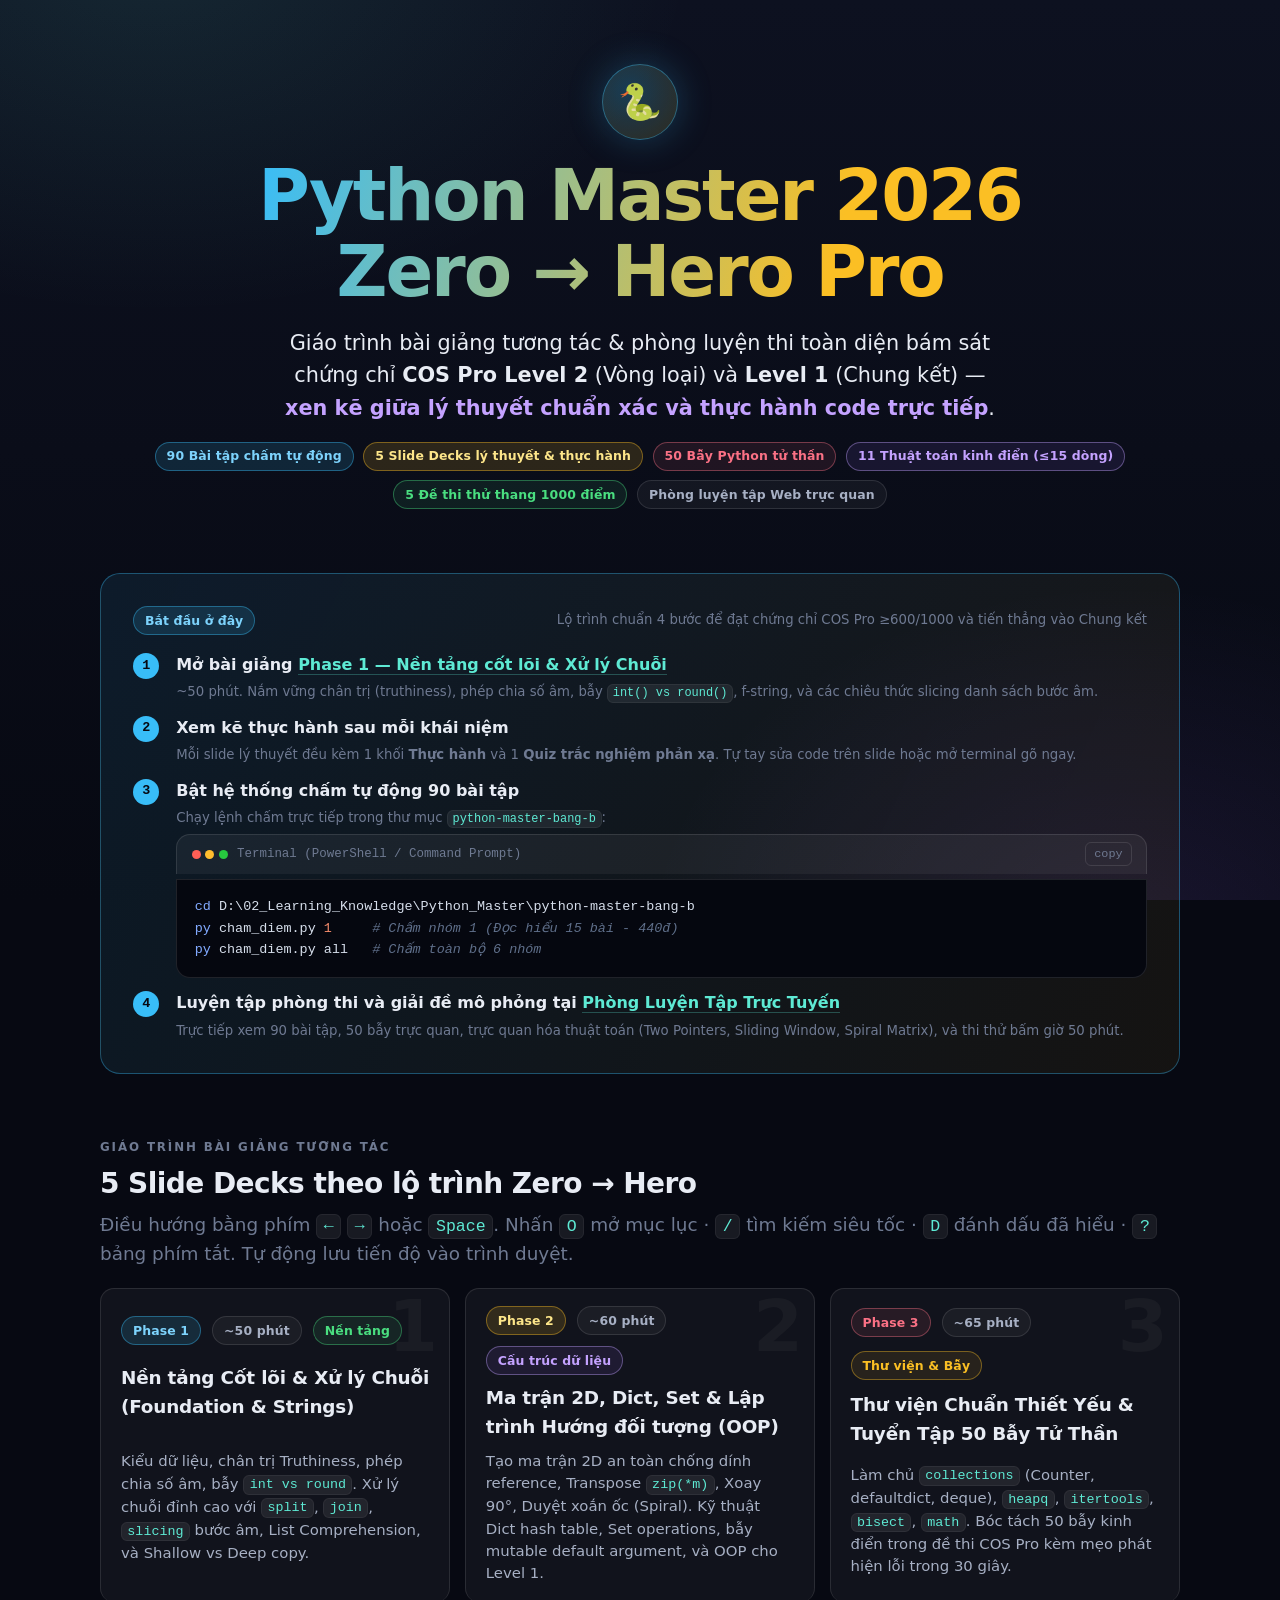
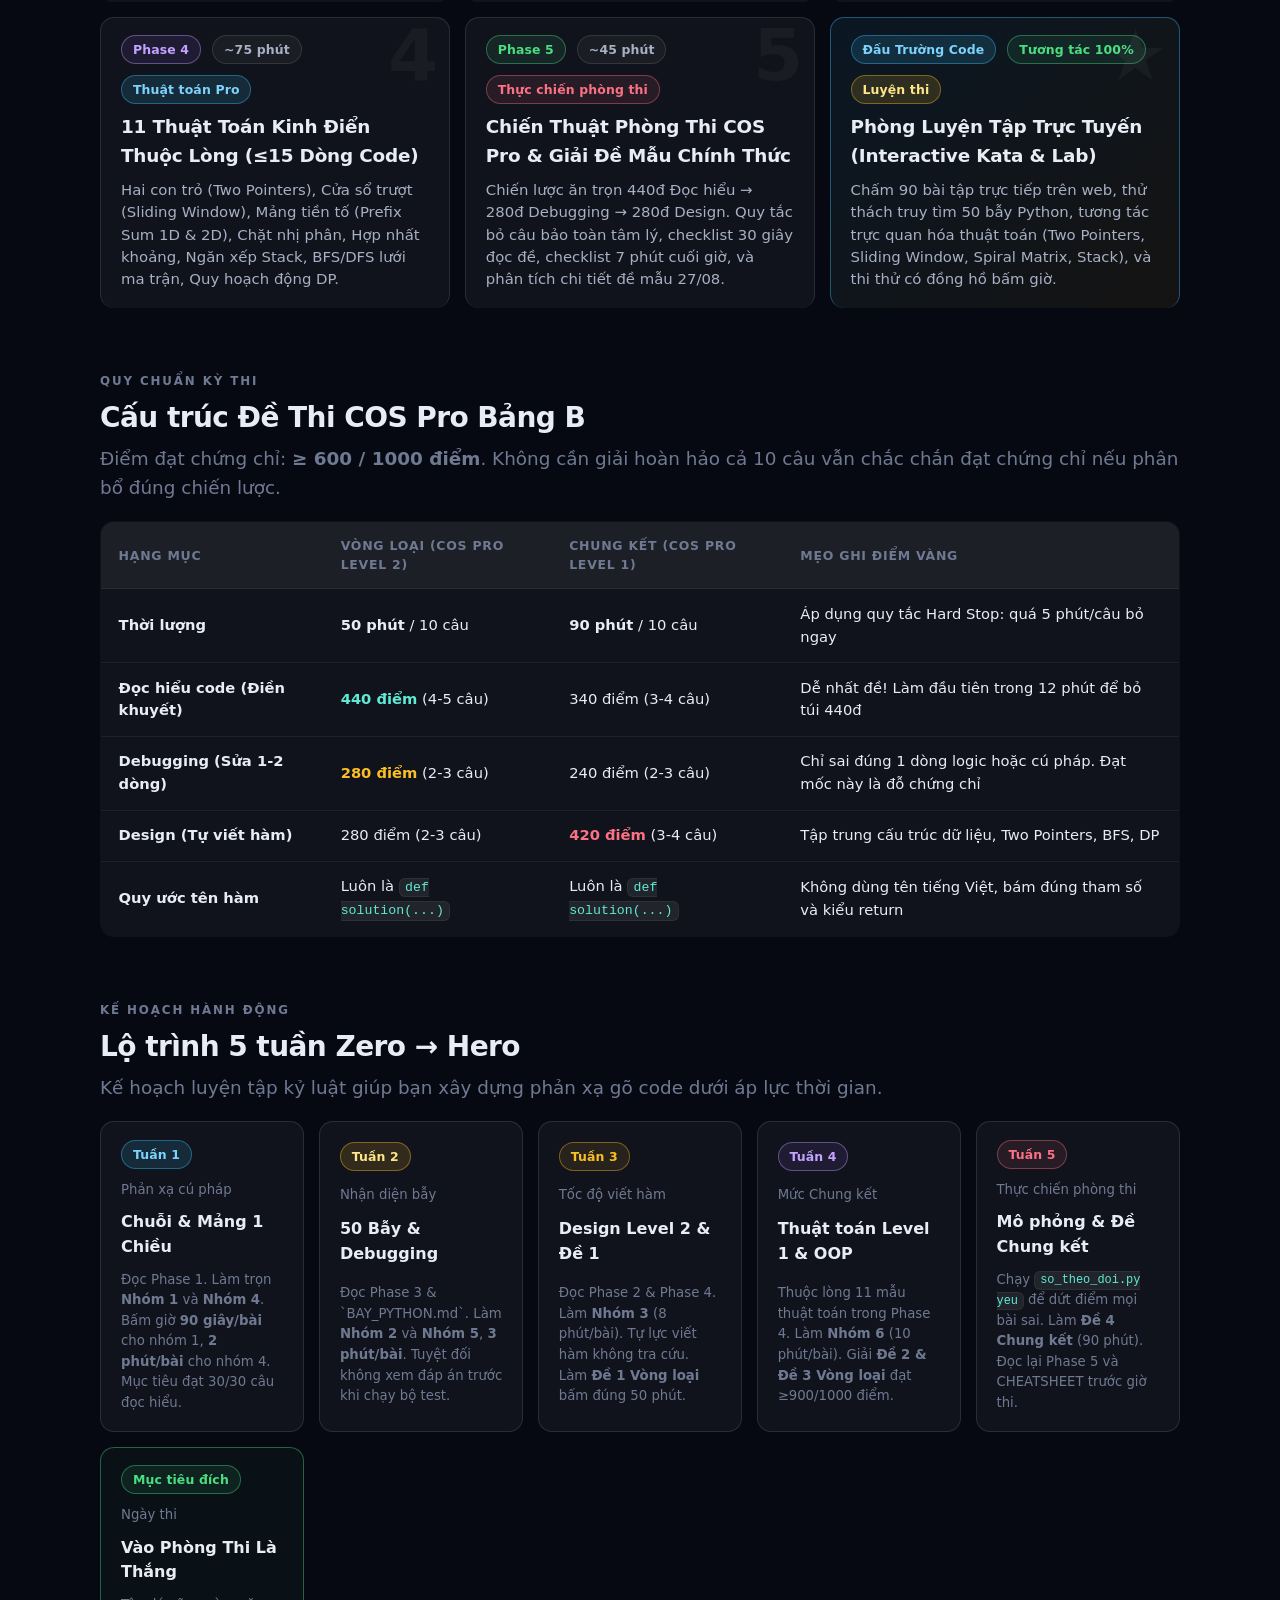
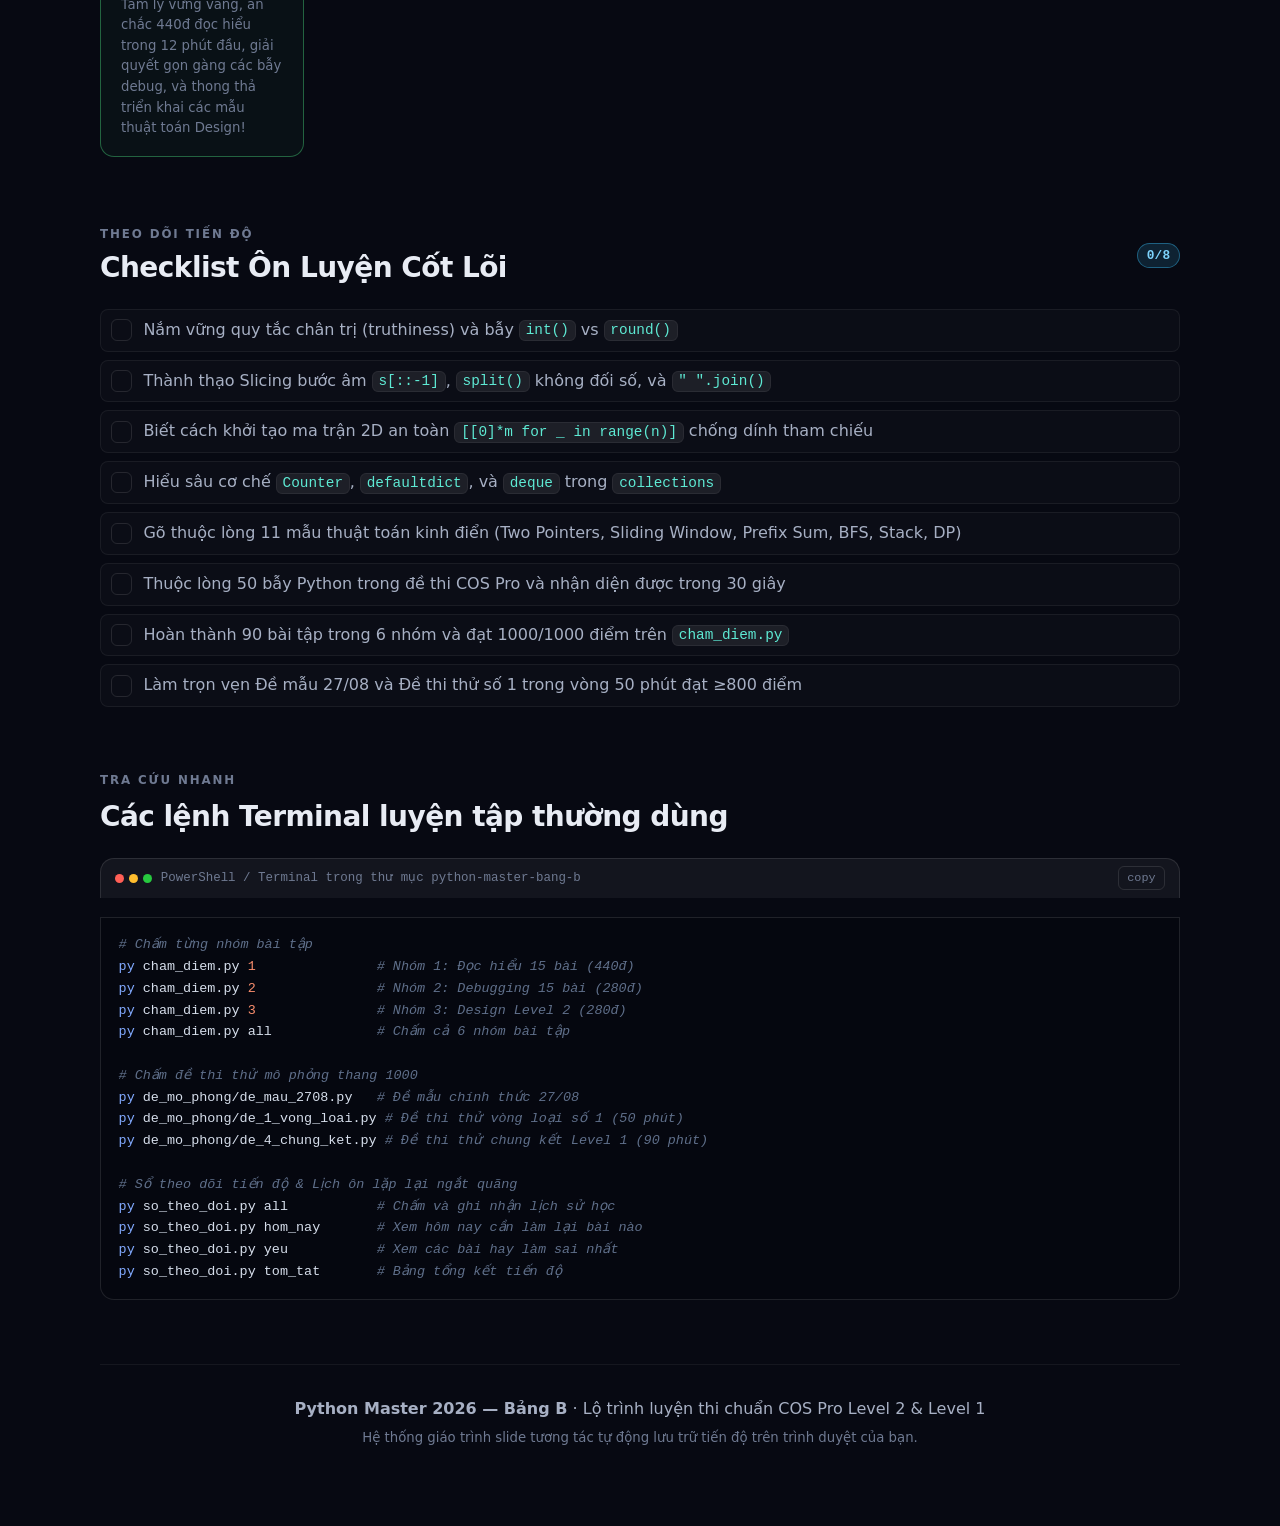
==== slides/index.html @ 625d3d43 "feat(slides): add interactive slide hub, practice lab, visualizers, and launch_hub server" ====
﻿<!DOCTYPE html>
<html lang="vi">
<head>
<meta charset="UTF-8">
<meta name="viewport" content="width=device-width, initial-scale=1.0">
<title>Python Master 2026 · Zero → Hero Pro</title>
<link rel="stylesheet" href="assets/theme.css">
<style>
  html, body { height: auto; min-height: 100%; overflow: visible; }
  body { overflow-x: hidden; }
  .page { position: relative; z-index: 1; max-width: 1160px; margin: 0 auto; padding: clamp(2rem,5vw,4.5rem) clamp(1rem,4vw,2.5rem) 5rem; display: grid; gap: clamp(2.5rem,5vw,4rem); }
  .masthead { text-align: center; display: grid; gap: 1.1rem; justify-items: center; }
  .masthead h1 { font-size: clamp(2.3rem,6.5vw,4.4rem); background: linear-gradient(105deg, var(--py-blue), var(--py-gold) 75%); -webkit-background-clip: text; background-clip: text; -webkit-text-fill-color: transparent; }
  .sec { display: grid; gap: 1.2rem; }
  .sec > header { display: grid; gap: .35rem; }
  .sec > header h2 { font-size: clamp(1.25rem,2.4vw,1.75rem); display: flex; align-items: center; gap: 0.6rem; }
  .eyebrow { font-size: .74rem; font-weight: 800; letter-spacing: .16em; text-transform: uppercase; color: var(--text-3); }
  .phase { display: grid; gap: .55rem; text-decoration: none; border-bottom: 0; position: relative; overflow: hidden; transition: all 0.2s ease; }
  .phase .no { position: absolute; right: .7rem; top: .1rem; font-size: 4.5rem; font-weight: 900; color: rgba(255,255,255,.04); line-height: 1; transition: 0.2s; }
  .phase h3 { font-size: 1.15rem; color: var(--text); }
  .phase p { font-size: .93rem; color: var(--text-2); line-height: 1.5; }
  .phase:hover { border-color: var(--py-blue); background: var(--surface-2); transform: translateY(-2px); }
  .phase:hover .no { color: rgba(56, 189, 248, 0.12); }
  .start { border: 1px solid rgba(56, 189, 248, .36); background: linear-gradient(115deg, rgba(56, 189, 248, .09), rgba(251, 191, 36, .06)); border-radius: var(--r-lg); padding: clamp(1.3rem,3vw,2rem); display: grid; gap: 1.1rem; }
  .steps { display: grid; gap: .8rem; counter-reset: s; }
  .step { display: grid; grid-template-columns: 1.85rem 1fr; gap: .85rem; align-items: start; }
  .step::before { counter-increment: s; content: counter(s); font-family: var(--mono); font-size: .84rem; font-weight: 800; color: var(--bg); background: var(--py-blue); width: 1.65rem; height: 1.65rem; border-radius: 50%; display: grid; place-items: center; }
  .step .st { display: grid; gap: .3rem; }
  .matrix-table { width: 100%; border-collapse: collapse; background: var(--surface); border-radius: var(--r); overflow: hidden; border: 1px solid var(--line); font-size: 0.92rem; }
  .matrix-table th, .matrix-table td { padding: 0.85rem 1.1rem; text-align: left; border-bottom: 1px solid var(--line-soft); }
  .matrix-table th { background: rgba(255,255,255,0.05); font-weight: 700; color: var(--text-3); font-size: 0.78rem; text-transform: uppercase; letter-spacing: 0.06em; }
  .matrix-table tr:hover { background: var(--surface-2); }
  .hero-orb { width: 76px; height: 76px; border-radius: 50%; display: grid; place-items: center; font-size: 2.2rem; background: radial-gradient(circle at 35% 35%, rgba(56,189,248,0.25), rgba(251,191,36,0.15)); border: 1px solid rgba(56,189,248,0.4); box-shadow: 0 0 35px rgba(56,189,248,0.25); }
  footer { text-align: center; color: var(--text-3); font-size: .85rem; display: grid; gap: .4rem; padding-top: 2rem; border-top: 1px solid var(--line-soft); }
</style>
</head>
<body>
<div class="page">

  <header class="masthead">
    <div class="hero-orb">🐍</div>
    <h1>Python Master 2026<br>Zero → Hero Pro</h1>
    <p class="lead" style="max-width:720px">Giáo trình bài giảng tương tác & phòng luyện thi toàn diện bám sát chứng chỉ <b>COS Pro Level 2</b> (Vòng loại) và <b>Level 1</b> (Chung kết) — <em class="q">xen kẽ giữa lý thuyết chuẩn xác và thực hành code trực tiếp</em>.</p>
    <div class="row" style="justify-content:center; flex-wrap:wrap; gap:0.6rem">
      <span class="chip py-blue">90 Bài tập chấm tự động</span>
      <span class="chip py-gold">5 Slide Decks lý thuyết & thực hành</span>
      <span class="chip rose">50 Bẫy Python tử thần</span>
      <span class="chip violet">11 Thuật toán kinh điển (≤15 dòng)</span>
      <span class="chip green">5 Đề thi thử thang 1000 điểm</span>
      <span class="chip">Phòng luyện tập Web trực quan</span>
    </div>
  </header>

  <!-- ── BẮT ĐẦU TỪ ĐÂU ─────────────────────────────────────────────────── -->
  <section class="sec">
    <div class="start">
      <div class="row" style="justify-content:space-between; flex-wrap:wrap">
        <span class="chip py-blue">Bắt đầu ở đây</span>
        <span class="tiny">Lộ trình chuẩn 4 bước để đạt chứng chỉ COS Pro ≥600/1000 và tiến thẳng vào Chung kết</span>
      </div>
      <div class="steps">
        <div class="step"><div class="st">
          <b>Mở bài giảng <a href="deck1_foundation.html">Phase 1 — Nền tảng cốt lõi & Xử lý Chuỗi</a></b>
          <span class="tiny">~50 phút. Nắm vững chân trị (truthiness), phép chia số âm, bẫy <code>int() vs round()</code>, f-string, và các chiêu thức slicing danh sách bước âm.</span>
        </div></div>
        <div class="step"><div class="st">
          <b>Xem kẽ thực hành sau mỗi khái niệm</b>
          <span class="tiny">Mỗi slide lý thuyết đều kèm 1 khối <b>Thực hành</b> và 1 <b>Quiz trắc nghiệm phản xạ</b>. Tự tay sửa code trên slide hoặc mở terminal gõ ngay.</span>
        </div></div>
        <div class="step"><div class="st">
          <b>Bật hệ thống chấm tự động 90 bài tập</b>
          <span class="tiny">Chạy lệnh chấm trực tiếp trong thư mục <code>python-master-bang-b</code>:</span>
          <div class="code-head"><div class="dots"><i></i><i></i><i></i></div><span>Terminal (PowerShell / Command Prompt)</span></div>
<pre class="code" data-lang="bash">cd D:\02_Learning_Knowledge\Python_Master\python-master-bang-b
py cham_diem.py 1     # Chấm nhóm 1 (Đọc hiểu 15 bài - 440đ)
py cham_diem.py all   # Chấm toàn bộ 6 nhóm</pre>
        </div></div>
        <div class="step"><div class="st">
          <b>Luyện tập phòng thi và giải đề mô phỏng tại <a href="practice.html">Phòng Luyện Tập Trực Tuyến</a></b>
          <span class="tiny">Trực tiếp xem 90 bài tập, 50 bẫy trực quan, trực quan hóa thuật toán (Two Pointers, Sliding Window, Spiral Matrix), và thi thử bấm giờ 50 phút.</span>
        </div></div>
      </div>
    </div>
  </section>

  <!-- ── HỆ THỐNG SLIDE BÀI GIẢNG ──────────────────────────────────────── -->
  <section class="sec">
    <header>
      <span class="eyebrow">Giáo trình bài giảng tương tác</span>
      <h2>5 Slide Decks theo lộ trình Zero → Hero</h2>
      <p class="sub">Điều hướng bằng phím <code>←</code> <code>→</code> hoặc <code>Space</code>. Nhấn <code>O</code> mở mục lục · <code>/</code> tìm kiếm siêu tốc · <code>D</code> đánh dấu đã hiểu · <code>?</code> bảng phím tắt. Tự động lưu tiến độ vào trình duyệt.</p>
    </header>
    <div class="grid-2">
      <a class="card phase" href="deck1_foundation.html">
        <span class="no">1</span>
        <div class="row"><span class="chip py-blue">Phase 1</span><span class="chip">~50 phút</span><span class="chip green">Nền tảng</span></div>
        <h3>Nền tảng Cốt lõi & Xử lý Chuỗi (Foundation & Strings)</h3>
        <p>Kiểu dữ liệu, chân trị Truthiness, phép chia số âm, bẫy <code>int vs round</code>. Xử lý chuỗi đỉnh cao với <code>split</code>, <code>join</code>, <code>slicing</code> bước âm, List Comprehension, và Shallow vs Deep copy.</p>
      </a>

      <a class="card phase" href="deck2_structures.html">
        <span class="no">2</span>
        <div class="row"><span class="chip py-gold">Phase 2</span><span class="chip">~60 phút</span><span class="chip violet">Cấu trúc dữ liệu</span></div>
        <h3>Ma trận 2D, Dict, Set & Lập trình Hướng đối tượng (OOP)</h3>
        <p>Tạo ma trận 2D an toàn chống dính reference, Transpose <code>zip(*m)</code>, Xoay 90°, Duyệt xoắn ốc (Spiral). Kỹ thuật Dict hash table, Set operations, bẫy mutable default argument, và OOP cho Level 1.</p>
      </a>

      <a class="card phase" href="deck3_traps_stdlib.html">
        <span class="no">3</span>
        <div class="row"><span class="chip rose">Phase 3</span><span class="chip">~65 phút</span><span class="chip amber">Thư viện & Bẫy</span></div>
        <h3>Thư viện Chuẩn Thiết Yếu & Tuyển Tập 50 Bẫy Tử Thần</h3>
        <p>Làm chủ <code>collections</code> (Counter, defaultdict, deque), <code>heapq</code>, <code>itertools</code>, <code>bisect</code>, <code>math</code>. Bóc tách 50 bẫy kinh điển trong đề thi COS Pro kèm mẹo phát hiện lỗi trong 30 giây.</p>
      </a>

      <a class="card phase" href="deck4_algorithms.html">
        <span class="no">4</span>
        <div class="row"><span class="chip violet">Phase 4</span><span class="chip">~75 phút</span><span class="chip py-blue">Thuật toán Pro</span></div>
        <h3>11 Thuật Toán Kinh Điển Thuộc Lòng (≤15 Dòng Code)</h3>
        <p>Hai con trỏ (Two Pointers), Cửa sổ trượt (Sliding Window), Mảng tiền tố (Prefix Sum 1D & 2D), Chặt nhị phân, Hợp nhất khoảng, Ngăn xếp Stack, BFS/DFS lưới ma trận, Quy hoạch động DP.</p>
      </a>

      <a class="card phase" href="deck5_exam_strategy.html">
        <span class="no">5</span>
        <div class="row"><span class="chip green">Phase 5</span><span class="chip">~45 phút</span><span class="chip rose">Thực chiến phòng thi</span></div>
        <h3>Chiến Thuật Phòng Thi COS Pro & Giải Đề Mẫu Chính Thức</h3>
        <p>Chiến lược ăn trọn 440đ Đọc hiểu → 280đ Debugging → 280đ Design. Quy tắc bỏ câu bảo toàn tâm lý, checklist 30 giây đọc đề, checklist 7 phút cuối giờ, và phân tích chi tiết đề mẫu 27/08.</p>
      </a>

      <a class="card phase" href="practice.html" style="border-color: rgba(56, 189, 248, 0.4); background: linear-gradient(135deg, rgba(56, 189, 248, 0.08), rgba(251, 191, 36, 0.06));">
        <span class="no">★</span>
        <div class="row"><span class="chip py-blue">Đấu Trường Code</span><span class="chip green">Tương tác 100%</span><span class="chip py-gold">Luyện thi</span></div>
        <h3>Phòng Luyện Tập Trực Tuyến (Interactive Kata & Lab)</h3>
        <p>Chấm 90 bài tập trực tiếp trên web, thử thách truy tìm 50 bẫy Python, tương tác trực quan hóa thuật toán (Two Pointers, Sliding Window, Spiral Matrix, Stack), và thi thử có đồng hồ bấm giờ.</p>
      </a>
    </div>
  </section>

  <!-- ── CẤU TRÚC ĐỀ THI COS PRO ────────────────────────────────────────── -->
  <section class="sec">
    <header>
      <span class="eyebrow">Quy chuẩn kỳ thi</span>
      <h2>Cấu trúc Đề Thi COS Pro Bảng B</h2>
      <p class="sub">Điểm đạt chứng chỉ: <b>≥ 600 / 1000 điểm</b>. Không cần giải hoàn hảo cả 10 câu vẫn chắc chắn đạt chứng chỉ nếu phân bổ đúng chiến lược.</p>
    </header>

    <div style="overflow-x:auto">
      <table class="matrix-table">
        <thead>
          <tr>
            <th>Hạng mục</th>
            <th>Vòng loại (COS Pro Level 2)</th>
            <th>Chung kết (COS Pro Level 1)</th>
            <th>Mẹo ghi điểm vàng</th>
          </tr>
        </thead>
        <tbody>
          <tr>
            <td><b>Thời lượng</b></td>
            <td><b>50 phút</b> / 10 câu</td>
            <td><b>90 phút</b> / 10 câu</td>
            <td>Áp dụng quy tắc Hard Stop: quá 5 phút/câu bỏ ngay</td>
          </tr>
          <tr>
            <td><b>Đọc hiểu code (Điền khuyết)</b></td>
            <td><b style="color:var(--cyan)">440 điểm</b> (4-5 câu)</td>
            <td>340 điểm (3-4 câu)</td>
            <td>Dễ nhất đề! Làm đầu tiên trong 12 phút để bỏ túi 440đ</td>
          </tr>
          <tr>
            <td><b>Debugging (Sửa 1-2 dòng)</b></td>
            <td><b style="color:var(--amber)">280 điểm</b> (2-3 câu)</td>
            <td>240 điểm (2-3 câu)</td>
            <td>Chỉ sai đúng 1 dòng logic hoặc cú pháp. Đạt mốc này là đỗ chứng chỉ</td>
          </tr>
          <tr>
            <td><b>Design (Tự viết hàm)</b></td>
            <td>280 điểm (2-3 câu)</td>
            <td><b style="color:var(--rose)">420 điểm</b> (3-4 câu)</td>
            <td>Tập trung cấu trúc dữ liệu, Two Pointers, BFS, DP</td>
          </tr>
          <tr>
            <td><b>Quy ước tên hàm</b></td>
            <td>Luôn là <code>def solution(...)</code></td>
            <td>Luôn là <code>def solution(...)</code></td>
            <td>Không dùng tên tiếng Việt, bám đúng tham số và kiểu return</td>
          </tr>
        </tbody>
      </table>
    </div>
  </section>

  <!-- ── LỘ TRÌNH 5 TUẦN ────────────────────────────────────────────────── -->
  <section class="sec">
    <header>
      <span class="eyebrow">Kế hoạch hành động</span>
      <h2>Lộ trình 5 tuần Zero → Hero</h2>
      <p class="sub">Kế hoạch luyện tập kỷ luật giúp bạn xây dựng phản xạ gõ code dưới áp lực thời gian.</p>
    </header>

    <div class="grid-3">
      <div class="card">
        <div class="row"><span class="chip py-blue">Tuần 1</span><span class="tiny">Phản xạ cú pháp</span></div>
        <h4>Chuỗi & Mảng 1 Chiều</h4>
        <p class="tiny">Đọc Phase 1. Làm trọn <b>Nhóm 1</b> và <b>Nhóm 4</b>. Bấm giờ <b>90 giây/bài</b> cho nhóm 1, <b>2 phút/bài</b> cho nhóm 4. Mục tiêu đạt 30/30 câu đọc hiểu.</p>
      </div>

      <div class="card">
        <div class="row"><span class="chip py-gold">Tuần 2</span><span class="tiny">Nhận diện bẫy</span></div>
        <h4>50 Bẫy & Debugging</h4>
        <p class="tiny">Đọc Phase 3 & `BAY_PYTHON.md`. Làm <b>Nhóm 2</b> và <b>Nhóm 5</b>, <b>3 phút/bài</b>. Tuyệt đối không xem đáp án trước khi chạy bộ test.</p>
      </div>

      <div class="card">
        <div class="row"><span class="chip amber">Tuần 3</span><span class="tiny">Tốc độ viết hàm</span></div>
        <h4>Design Level 2 & Đề 1</h4>
        <p class="tiny">Đọc Phase 2 & Phase 4. Làm <b>Nhóm 3</b> (8 phút/bài). Tự lực viết hàm không tra cứu. Làm <b>Đề 1 Vòng loại</b> bấm đúng 50 phút.</p>
      </div>

      <div class="card">
        <div class="row"><span class="chip violet">Tuần 4</span><span class="tiny">Mức Chung kết</span></div>
        <h4>Thuật toán Level 1 & OOP</h4>
        <p class="tiny">Thuộc lòng 11 mẫu thuật toán trong Phase 4. Làm <b>Nhóm 6</b> (10 phút/bài). Giải <b>Đề 2 & Đề 3 Vòng loại</b> đạt ≥900/1000 điểm.</p>
      </div>

      <div class="card">
        <div class="row"><span class="chip rose">Tuần 5</span><span class="tiny">Thực chiến phòng thi</span></div>
        <h4>Mô phỏng & Đề Chung kết</h4>
        <p class="tiny">Chạy <code>so_theo_doi.py yeu</code> để dứt điểm mọi bài sai. Làm <b>Đề 4 Chung kết</b> (90 phút). Đọc lại Phase 5 và CHEATSHEET trước giờ thi.</p>
      </div>

      <div class="card" style="border-color:rgba(74,222,128,0.4); background:rgba(74,222,128,0.04)">
        <div class="row"><span class="chip green">Mục tiêu đích</span><span class="tiny">Ngày thi</span></div>
        <h4>Vào Phòng Thi Là Thắng</h4>
        <p class="tiny">Tâm lý vững vàng, ăn chắc 440đ đọc hiểu trong 12 phút đầu, giải quyết gọn gàng các bẫy debug, và thong thả triển khai các mẫu thuật toán Design!</p>
      </div>
    </div>
  </section>

  <!-- ── CHECKLIST CÁ NHÂN ──────────────────────────────────────────────── -->
  <section class="sec">
    <header>
      <div class="row" style="justify-content:space-between; align-items:center">
        <div>
          <span class="eyebrow">Theo dõi tiến độ</span>
          <h2>Checklist Ôn Luyện Cốt Lõi</h2>
        </div>
        <span class="chip py-blue" data-check-count="#home-check">0/8</span>
      </div>
    </header>

    <ul class="check" id="home-check">
      <li>Nắm vững quy tắc chân trị (truthiness) và bẫy <code>int()</code> vs <code>round()</code></li>
      <li>Thành thạo Slicing bước âm <code>s[::-1]</code>, <code>split()</code> không đối số, và <code>" ".join()</code></li>
      <li>Biết cách khởi tạo ma trận 2D an toàn <code>[[0]*m for _ in range(n)]</code> chống dính tham chiếu</li>
      <li>Hiểu sâu cơ chế <code>Counter</code>, <code>defaultdict</code>, và <code>deque</code> trong <code>collections</code></li>
      <li>Gõ thuộc lòng 11 mẫu thuật toán kinh điển (Two Pointers, Sliding Window, Prefix Sum, BFS, Stack, DP)</li>
      <li>Thuộc lòng 50 bẫy Python trong đề thi COS Pro và nhận diện được trong 30 giây</li>
      <li>Hoàn thành 90 bài tập trong 6 nhóm và đạt 1000/1000 điểm trên <code>cham_diem.py</code></li>
      <li>Làm trọn vẹn Đề mẫu 27/08 và Đề thi thử số 1 trong vòng 50 phút đạt ≥800 điểm</li>
    </ul>
  </section>

  <!-- ── BẢNG LỆNH CLI PHÒNG THI ────────────────────────────────────────── -->
  <section class="sec">
    <header>
      <span class="eyebrow">Tra cứu nhanh</span>
      <h2>Các lệnh Terminal luyện tập thường dùng</h2>
    </header>
    <div class="code-head"><div class="dots"><i></i><i></i><i></i></div><span>PowerShell / Terminal trong thư mục python-master-bang-b</span></div>
<pre class="code" data-lang="bash"># Chấm từng nhóm bài tập
py cham_diem.py 1               # Nhóm 1: Đọc hiểu 15 bài (440đ)
py cham_diem.py 2               # Nhóm 2: Debugging 15 bài (280đ)
py cham_diem.py 3               # Nhóm 3: Design Level 2 (280đ)
py cham_diem.py all             # Chấm cả 6 nhóm bài tập

# Chấm đề thi thử mô phỏng thang 1000
py de_mo_phong/de_mau_2708.py   # Đề mẫu chính thức 27/08
py de_mo_phong/de_1_vong_loai.py # Đề thi thử vòng loại số 1 (50 phút)
py de_mo_phong/de_4_chung_ket.py # Đề thi thử chung kết Level 1 (90 phút)

# Sổ theo dõi tiến độ & Lịch ôn lặp lại ngắt quãng
py so_theo_doi.py all           # Chấm và ghi nhận lịch sử học
py so_theo_doi.py hom_nay       # Xem hôm nay cần làm lại bài nào
py so_theo_doi.py yeu           # Xem các bài hay làm sai nhất
py so_theo_doi.py tom_tat       # Bảng tổng kết tiến độ</pre>
  </section>

  <footer>
    <p><b>Python Master 2026 — Bảng B</b> · Lộ trình luyện thi chuẩn COS Pro Level 2 & Level 1</p>
    <p class="tiny">Hệ thống giáo trình slide tương tác tự động lưu trữ tiến độ trên trình duyệt của bạn.</p>
  </footer>

</div>

<script src="assets/deck.js"></script>
</body>
</html>
---- slides/assets/theme.css ----
/* ═══════════════════════════════════════════════════════════════════════════
   Quantum Zero→Hero · design system dùng chung cho mọi deck
   Không phụ thuộc CDN: font hệ thống, tự tô màu code, tự vẽ chart.
   ═══════════════════════════════════════════════════════════════════════════ */

:root {
  --bg:        #070912;
  --bg-2:      #0d1120;
  --surface:   rgba(255, 255, 255, 0.045);
  --surface-2: rgba(255, 255, 255, 0.075);
  --line:      rgba(255, 255, 255, 0.11);
  --line-soft: rgba(255, 255, 255, 0.06);

  --text:      #e8ecf4;
  --text-2:    #a7b0c4;
  --text-3:    #6f7a92;

  --cyan:      #5eead4;
  --cyan-dim:  #2dd4bf;
  --violet:    #c4a2ff;
  --violet-dim:#9b6dff;
  --amber:     #fbbf24;
  --rose:      #fb7185;
  --green:     #4ade80;
  --blue:      #7dd3fc;

  --mono: "SF Mono", ui-monospace, "JetBrains Mono", Menlo, Consolas, monospace;
  --sans: -apple-system, BlinkMacSystemFont, "SF Pro Text", "Segoe UI", Inter,
          system-ui, "Helvetica Neue", sans-serif;

  --r-sm: 8px;
  --r:    14px;
  --r-lg: 20px;

  --slide-pad: clamp(1.25rem, 3vw, 3rem);
}

* { margin: 0; padding: 0; box-sizing: border-box; }

html, body { height: 100%; }

body {
  font-family: var(--sans);
  background: var(--bg);
  color: var(--text);
  overflow: hidden;
  -webkit-font-smoothing: antialiased;
  line-height: 1.55;
}

/* nền tĩnh, rất nhẹ — không animation để không hút CPU khi học lâu */
body::before {
  content: "";
  position: fixed;
  inset: 0;
  z-index: 0;
  background:
    radial-gradient(900px 600px at 12% -5%, rgba(94, 234, 212, 0.10), transparent 60%),
    radial-gradient(800px 600px at 88% 105%, rgba(155, 109, 255, 0.12), transparent 60%),
    linear-gradient(180deg, var(--bg-2), var(--bg));
}

/* ── khung deck ──────────────────────────────────────────────────────────── */
.deck { position: relative; z-index: 1; height: 100vh; width: 100vw; }

.slide {
  position: absolute;
  inset: 0;
  display: flex;
  flex-direction: column;
  align-items: center;
  padding: calc(var(--slide-pad) + 8px) var(--slide-pad) 5.5rem;
  opacity: 0;
  visibility: hidden;
  transform: translateY(14px);
  transition: opacity .32s ease, transform .32s ease, visibility .32s;
  overflow-y: auto;
  overscroll-behavior: contain;
}

.slide.active { opacity: 1; visibility: visible; transform: none; }

.slide::-webkit-scrollbar { width: 9px; }
.slide::-webkit-scrollbar-thumb {
  background: var(--line); border-radius: 99px;
}
.slide::-webkit-scrollbar-thumb:hover { background: var(--surface-2); }

.wrap {
  width: 100%;
  max-width: 1080px;
  margin: auto 0;
  display: flex;
  flex-direction: column;
  gap: 1.15rem;
}
.wrap.wide { max-width: 1280px; }

/* ── chữ ─────────────────────────────────────────────────────────────────── */
h1 {
  font-size: clamp(2rem, 5.2vw, 3.6rem);
  font-weight: 800;
  letter-spacing: -0.03em;
  line-height: 1.08;
  background: linear-gradient(100deg, var(--cyan), var(--violet) 75%);
  -webkit-background-clip: text;
  background-clip: text;
  -webkit-text-fill-color: transparent;
}

h2 {
  font-size: clamp(1.4rem, 3vw, 2.1rem);
  font-weight: 700;
  letter-spacing: -0.02em;
  color: var(--text);
  display: flex;
  align-items: center;
  gap: 0.7rem;
}
h2 .k {                                   /* con số/emoji dẫn đầu tiêu đề */
  font-size: 0.78em;
  color: var(--cyan);
  font-variant-numeric: tabular-nums;
  opacity: .85;
}

h3 {
  font-size: clamp(1.02rem, 1.7vw, 1.22rem);
  font-weight: 650;
  color: var(--cyan);
  letter-spacing: -0.01em;
}

p, li { font-size: clamp(0.95rem, 1.25vw, 1.08rem); color: var(--text-2); }
p strong, li strong { color: var(--text); font-weight: 650; }
ul, ol { padding-left: 1.3rem; display: grid; gap: 0.5rem; }
li::marker { color: var(--cyan-dim); }

.lead { font-size: clamp(1.05rem, 1.8vw, 1.3rem); color: var(--text); }
.sub  { font-size: clamp(0.95rem, 1.5vw, 1.15rem); color: var(--text-3); }
.tiny { font-size: 0.83rem; color: var(--text-3); }
em.q  { color: var(--violet); font-style: normal; font-weight: 600; }

.ket {
  font-family: var(--mono);
  color: var(--cyan);
  white-space: nowrap;
  font-size: 0.95em;
}

/* ── phân số toán học (tử số / mẫu số) ────────────────────────────────── */
.frac {
  display: inline-flex;
  flex-direction: column;
  vertical-align: middle;
  text-align: center;
  font-size: 0.88em;
  line-height: 1.05;
  padding: 0 0.18em;
}
.frac > .num {
  display: block;
  border-bottom: 1.2px solid currentColor;
  padding: 0 0.15em 1px 0.15em;
}
.frac > .den {
  display: block;
  padding: 1px 0.15em 0 0.15em;
}

/* ── thẻ ─────────────────────────────────────────────────────────────────── */
.card {
  background: var(--surface);
  border: 1px solid var(--line);
  border-radius: var(--r);
  padding: 1.1rem 1.25rem;
  display: grid;
  gap: 0.6rem;
}
.card.pad-lg { padding: 1.5rem 1.6rem; }

.grid   { display: grid; gap: 0.9rem; grid-template-columns: repeat(auto-fit, minmax(230px, 1fr)); }
.grid-2 { display: grid; gap: 0.9rem; grid-template-columns: repeat(auto-fit, minmax(300px, 1fr)); }
.grid-3 { display: grid; gap: 0.9rem; grid-template-columns: repeat(auto-fit, minmax(190px, 1fr)); }
.row    { display: flex; gap: 0.7rem; flex-wrap: wrap; align-items: center; }

/* Grid/flex item mặc định là min-width:auto — một khối <pre> dài sẽ đẩy rộng
   cả cột và làm tràn ngang cả slide. min-width:0 buộc <pre> tự cuộn bên trong. */
.grid > *, .grid-2 > *, .grid-3 > *, .card > *, .ex > *, .quiz > *, .wrap > * { min-width: 0; }

/* thẻ có màu ngữ nghĩa */
.card.good { border-color: rgba(74, 222, 128, .38); background: rgba(74, 222, 128, .07); }
.card.warn { border-color: rgba(251, 191, 36, .38); background: rgba(251, 191, 36, .07); }
.card.bad  { border-color: rgba(251, 113, 133, .38); background: rgba(251, 113, 133, .07); }
.card.info { border-color: rgba(125, 211, 252, .34); background: rgba(125, 211, 252, .06); }
.card.good h3 { color: var(--green); }
.card.warn h3 { color: var(--amber); }
.card.bad  h3 { color: var(--rose); }
.card.info h3 { color: var(--blue); }

/* ── chip / badge ────────────────────────────────────────────────────────── */
.chip {
  display: inline-flex; align-items: center; gap: .4rem;
  padding: .24rem .68rem;
  border-radius: 99px;
  border: 1px solid var(--line);
  background: var(--surface);
  font-size: .78rem;
  font-weight: 600;
  color: var(--text-2);
  letter-spacing: .01em;
  white-space: nowrap;
}
.chip.cyan   { border-color: rgba(94,234,212,.4);  color: var(--cyan);   background: rgba(94,234,212,.09); }
.chip.violet { border-color: rgba(196,162,255,.4); color: var(--violet); background: rgba(155,109,255,.1); }
.chip.amber  { border-color: rgba(251,191,36,.4);  color: var(--amber);  background: rgba(251,191,36,.09); }
.chip.green  { border-color: rgba(74,222,128,.4);  color: var(--green);  background: rgba(74,222,128,.09); }
.chip.rose   { border-color: rgba(251,113,133,.4); color: var(--rose);   background: rgba(251,113,133,.09); }

/* ── code ────────────────────────────────────────────────────────────────── */
code {
  font-family: var(--mono);
  font-size: 0.9em;
  background: rgba(255,255,255,.07);
  border: 1px solid var(--line-soft);
  padding: .1em .4em;
  border-radius: 6px;
  color: var(--cyan);
}

pre.code {
  position: relative;
  font-family: var(--mono);
  font-size: clamp(.78rem, 1.05vw, .93rem);
  line-height: 1.62;
  background: #05070f;
  border: 1px solid var(--line);
  border-radius: var(--r);
  padding: 1rem 1.1rem;
  overflow-x: auto;
  color: #d6deeb;
  tab-size: 4;
}
pre.code code { background: none; border: 0; padding: 0; color: inherit; font-size: inherit; }

.code-head {
  display: flex; align-items: center; gap: .55rem;
  padding: .48rem .9rem;
  background: rgba(255,255,255,.05);
  border: 1px solid var(--line);
  border-bottom: 0;
  border-radius: var(--r) var(--r) 0 0;
  font-family: var(--mono);
  font-size: .78rem;
  color: var(--text-3);
}
.code-head + pre.code { border-radius: 0 0 var(--r) var(--r); }
.code-head .dots { display: flex; gap: .3rem; }
.code-head .dots i { width: 9px; height: 9px; border-radius: 50%; display: block; }
.code-head .dots i:nth-child(1) { background: #ff5f56; }
.code-head .dots i:nth-child(2) { background: #ffbd2e; }
.code-head .dots i:nth-child(3) { background: #27c93f; }
.code-head .copy {
  margin-left: auto;
  background: none; border: 1px solid var(--line);
  color: var(--text-3);
  border-radius: 6px; padding: .12rem .5rem;
  font: inherit; font-size: .74rem; cursor: pointer;
}
.code-head .copy:hover { color: var(--cyan); border-color: var(--cyan-dim); }

/* tô màu cú pháp (tự làm, không cần Prism) */
.t-kw   { color: #c792ea; }
.t-str  { color: #ecc48d; }
.t-num  { color: #f78c6c; }
.t-com  { color: #5f6f8a; font-style: italic; }
.t-fn   { color: #82aaff; }
.t-bi   { color: #7fdbca; }
.t-op   { color: #a5b2c8; }

/* ── bài tập ─────────────────────────────────────────────────────────────── */
.ex {
  border: 1px solid rgba(94, 234, 212, .32);
  border-left: 3px solid var(--cyan);
  background: linear-gradient(90deg, rgba(94,234,212,.075), rgba(94,234,212,.02) 55%, transparent);
  border-radius: var(--r);
  padding: 1.05rem 1.2rem;
  display: grid;
  gap: .7rem;
}
.ex > .ex-head { display: flex; align-items: center; gap: .6rem; flex-wrap: wrap; }
.ex .ex-tag {
  font-size: .72rem; font-weight: 800; letter-spacing: .09em;
  text-transform: uppercase; color: var(--cyan);
}
.ex .ex-title { font-weight: 680; color: var(--text); font-size: 1.04rem; }
.ex .ex-body { color: var(--text-2); display: grid; gap: .55rem; font-size: .98rem; }
.ex .ex-body ul { gap: .35rem; }

.reveal { border-top: 1px dashed var(--line); padding-top: .6rem; }
.reveal > summary {
  cursor: pointer;
  list-style: none;
  font-size: .86rem;
  font-weight: 650;
  color: var(--violet);
  display: inline-flex; align-items: center; gap: .4rem;
  user-select: none;
}
.reveal > summary::-webkit-details-marker { display: none; }
.reveal > summary::before { content: "▸"; transition: transform .18s; display: inline-block; }
.reveal[open] > summary::before { transform: rotate(90deg); }
.reveal > summary:hover { color: var(--cyan); }
.reveal .reveal-in { padding-top: .6rem; display: grid; gap: .55rem; }

/* ── quiz ────────────────────────────────────────────────────────────────── */
.quiz {
  border: 1px solid rgba(196,162,255,.32);
  border-left: 3px solid var(--violet);
  background: rgba(155,109,255,.06);
  border-radius: var(--r);
  padding: 1.05rem 1.2rem;
  display: grid; gap: .75rem;
}
.quiz .q-tag {
  font-size: .72rem; font-weight: 800; letter-spacing: .09em;
  text-transform: uppercase; color: var(--violet);
}
.quiz .q-text { font-weight: 620; color: var(--text); font-size: 1.04rem; }
.quiz .opts { display: grid; gap: .45rem; }
.quiz button.opt {
  text-align: left;
  font: inherit;
  font-size: .95rem;
  color: var(--text-2);
  background: var(--surface);
  border: 1px solid var(--line);
  border-radius: var(--r-sm);
  padding: .6rem .85rem;
  cursor: pointer;
  transition: border-color .15s, background .15s, color .15s;
  display: flex; gap: .6rem; align-items: flex-start;
}
.quiz button.opt::before {
  content: attr(data-k);
  font-family: var(--mono);
  font-size: .8rem;
  color: var(--text-3);
  border: 1px solid var(--line);
  border-radius: 5px;
  padding: 0 .35rem;
  flex: none;
  margin-top: .1rem;
}
.quiz button.opt:hover:not(:disabled) { border-color: var(--violet-dim); color: var(--text); }
.quiz button.opt.right {
  border-color: var(--green); background: rgba(74,222,128,.12); color: var(--text);
}
.quiz button.opt.right::before { color: var(--green); border-color: var(--green); }
.quiz button.opt.wrong {
  border-color: var(--rose); background: rgba(251,113,133,.1); color: var(--text-2);
}
.quiz button.opt.wrong::before { color: var(--rose); border-color: var(--rose); }
.quiz button.opt:disabled { cursor: default; }
.quiz .why {
  display: none;
  font-size: .92rem;
  color: var(--text-2);
  border-left: 2px solid var(--violet);
  padding-left: .8rem;
}
.quiz.answered .why { display: block; }

/* ── bảng ────────────────────────────────────────────────────────────────── */
table.t {
  width: 100%;
  border-collapse: collapse;
  font-size: clamp(.85rem, 1.1vw, .97rem);
}
table.t th, table.t td {
  text-align: left;
  padding: .58rem .7rem;
  border-bottom: 1px solid var(--line-soft);
  vertical-align: top;
}
table.t th { color: var(--cyan); font-weight: 650; font-size: .82rem; letter-spacing: .04em; text-transform: uppercase; }
table.t td { color: var(--text-2); }
table.t tr:last-child td { border-bottom: 0; }
.table-scroll { overflow-x: auto; }

/* ── mạch lượng tử vẽ bằng CSS ───────────────────────────────────────────── */
.circ {
  font-family: var(--mono);
  background: #05070f;
  border: 1px solid var(--line);
  border-radius: var(--r);
  padding: 1.2rem 1.4rem;
  display: grid;
  gap: .1rem;
  overflow-x: auto;
}
.circ::-webkit-scrollbar { height: 6px; }
.circ::-webkit-scrollbar-thumb { background: var(--line); border-radius: 99px; }
.circ .wire { display: flex; align-items: center; gap: 0; height: 46px; white-space: nowrap; }
.circ .lbl { width: 3.6rem; color: var(--text-3); font-size: .85rem; flex: none; }
.circ .ln  { flex: 1 1 20px; min-width: 8px; height: 1px; background: var(--line); }
.circ .g {
  flex: none;
  min-width: 34px; height: 34px;
  display: grid; place-items: center;
  border-radius: 7px;
  background: rgba(94,234,212,.14);
  border: 1px solid var(--cyan-dim);
  color: var(--cyan);
  font-weight: 700; font-size: .95rem;
  padding: 0 .4rem;
}
.circ .g.v { background: rgba(155,109,255,.16); border-color: var(--violet-dim); color: var(--violet); }
.circ .ctrl { flex: none; width: 34px; display: grid; place-items: center; }
.circ .ctrl b { width: 11px; height: 11px; border-radius: 50%; background: var(--cyan); display: block; }
.circ .targ { flex: none; width: 34px; display: grid; place-items: center; }
.circ .targ b {
  width: 26px; height: 26px; border-radius: 50%;
  border: 1.5px solid var(--cyan);
  display: grid; place-items: center;
  color: var(--cyan); font-size: 1rem; line-height: 1;
}
.circ .vlink { position: relative; }
.circ .vlink::after {
  content: ""; position: absolute; left: 50%; top: 50%; height: 46px; width: 1.5px;
  background: var(--cyan); transform: translateX(-50%);
}
.circ .m {
  flex: none; min-width: 38px; height: 34px;
  display: grid; place-items: center;
  border: 1px solid var(--text-3); border-radius: 7px;
  color: var(--text-2); font-size: .9rem;
}

/* biến thể nhỏ: dùng khi nhét mạch vào trong thẻ hẹp */
.circ.sm { padding: .7rem .5rem; }
.circ.sm .wire { height: 36px; }
.circ.sm .lbl { width: 1.9rem; font-size: .72rem; }
.circ.sm .ln { flex: 1 1 8px; min-width: 4px; }
.circ.sm .g { min-width: 26px; height: 26px; font-size: .82rem; padding: 0 .25rem; border-radius: 5px; }
.circ.sm .m { min-width: 28px; height: 26px; font-size: .78rem; border-radius: 5px; }
.circ.sm .ctrl, .circ.sm .targ { width: 26px; }

/* ── thanh dữ liệu (thay Chart.js) ───────────────────────────────────────── */
.bars { display: grid; gap: .55rem; }
/* minmax(0,1fr) để track không bao giờ bị bóp bẹp trong thẻ hẹp */
.bars .b {
  display: grid;
  grid-template-columns: minmax(2.2rem, auto) minmax(0, 1fr) minmax(2.1rem, auto);
  gap: .55rem;
  align-items: center;
}
.bars .b .k { font-family: var(--mono); color: var(--cyan); font-size: .86rem; white-space: nowrap; }
.bars .b .track { min-width: 0; height: 20px; background: rgba(255,255,255,.055); border-radius: 6px; overflow: hidden; }
.bars .b .fill {
  display: block;                        /* span inline sẽ bỏ qua height:100% */
  height: 100%; width: 0;
  background: linear-gradient(90deg, var(--cyan-dim), var(--violet-dim));
  border-radius: 6px;
  transition: width .8s cubic-bezier(.22,1,.36,1);
}
.bars .b.mute .fill { background: rgba(255,255,255,.16); }
.bars .b .v { font-family: var(--mono); font-size: .8rem; color: var(--text-3); text-align: right; white-space: nowrap; }

/* ── điều khiển deck ─────────────────────────────────────────────────────── */
.bar {
  position: fixed; left: 0; right: 0; bottom: 0;
  z-index: 40;
  display: flex; align-items: center; gap: .8rem;
  padding: .7rem clamp(.8rem, 2.5vw, 2rem);
  background: linear-gradient(180deg, transparent, rgba(7,9,18,.88) 45%);
  backdrop-filter: blur(8px);
}
.bar .btn {
  background: var(--surface);
  border: 1px solid var(--line);
  color: var(--text-2);
  border-radius: 99px;
  padding: .42rem .85rem;
  font: inherit; font-size: .85rem; font-weight: 600;
  cursor: pointer;
  text-decoration: none;
  display: inline-flex; align-items: center; gap: .35rem;
  transition: .15s;
  white-space: nowrap;
}
.bar .btn:hover { color: var(--cyan); border-color: var(--cyan-dim); background: var(--surface-2); }
.bar .btn:disabled { opacity: .32; cursor: default; }
.bar .btn:disabled:hover { color: var(--text-2); border-color: var(--line); background: var(--surface); }
.bar .spacer { flex: 1; }
.bar .track { flex: 2 1 120px; height: 4px; background: var(--surface-2); border-radius: 99px; overflow: hidden; }
.bar .track .fill { height: 100%; width: 0; background: linear-gradient(90deg, var(--cyan), var(--violet)); transition: width .3s; }
.bar .num { font-family: var(--mono); font-size: .82rem; color: var(--text-3); font-variant-numeric: tabular-nums; }

/* ── chế độ tổng quan (phím O) ───────────────────────────────────────────── */
.overview {
  position: fixed; inset: 0; z-index: 60;
  background: rgba(5,7,15,.965);
  backdrop-filter: blur(6px);
  display: none;
  padding: clamp(1rem, 3vw, 2.5rem);
  overflow-y: auto;
}
.overview.on { display: block; }
.overview h4 { color: var(--text-3); font-size: .8rem; letter-spacing: .12em; text-transform: uppercase; margin-bottom: 1rem; font-weight: 700; }
.ov-grid { display: grid; gap: .7rem; grid-template-columns: repeat(auto-fill, minmax(215px, 1fr)); }
.ov-item {
  background: var(--surface); border: 1px solid var(--line);
  border-radius: var(--r-sm); padding: .7rem .85rem;
  cursor: pointer; display: grid; gap: .3rem; text-align: left;
  font: inherit; color: var(--text-2);
  transition: .14s;
}
.ov-item:hover { border-color: var(--cyan-dim); background: var(--surface-2); }
.ov-item.cur { border-color: var(--violet); background: rgba(155,109,255,.11); }
.ov-item .n { font-family: var(--mono); font-size: .72rem; color: var(--text-3); }
.ov-item .t { font-size: .9rem; color: var(--text); font-weight: 600; line-height: 1.3; }

/* ── trợ giúp phím (phím ?) ──────────────────────────────────────────────── */
.help {
  position: fixed; inset: 0; z-index: 70;
  background: rgba(5,7,15,.9);
  display: none; place-items: center;
  padding: 1.5rem;
}
.help.on { display: grid; }
.help .box {
  background: var(--bg-2); border: 1px solid var(--line);
  border-radius: var(--r-lg); padding: 1.8rem 2rem; max-width: 460px; width: 100%;
  display: grid; gap: .7rem;
}
.help .box h3 { margin-bottom: .3rem; }
.help kbd {
  font-family: var(--mono); font-size: .8rem;
  background: var(--surface-2); border: 1px solid var(--line);
  border-bottom-width: 2px;
  border-radius: 5px; padding: .12rem .45rem; color: var(--text);
}
.help .kv { display: flex; justify-content: space-between; align-items: center; gap: 1rem; font-size: .92rem; color: var(--text-2); }

/* ── liên kết ────────────────────────────────────────────────────────────── */
a { color: var(--cyan); text-decoration: none; border-bottom: 1px solid rgba(94,234,212,.28); }
a:hover { border-bottom-color: var(--cyan); }
a.plain, a.btn, a.ov-item { border-bottom: 0; }

/* ── slide tiêu đề ───────────────────────────────────────────────────────── */
.hero { text-align: center; display: grid; gap: 1.1rem; justify-items: center; }
.hero .orb {
  width: 92px; height: 92px; border-radius: 50%;
  display: grid; place-items: center;
  font-size: 2.6rem;
  background: radial-gradient(circle at 35% 30%, rgba(94,234,212,.28), rgba(155,109,255,.16));
  border: 1px solid rgba(94,234,212,.4);
  box-shadow: 0 0 44px rgba(94,234,212,.2);
}

/* ── khối “nói thẳng” ────────────────────────────────────────────────────── */
.note {
  border-left: 3px solid var(--violet);
  padding: .35rem 0 .35rem .95rem;
  color: var(--text-2);
  font-size: .95rem;
}
.note b { color: var(--violet); }

.kbd-hint { color: var(--text-3); font-size: .8rem; }

@media (max-width: 720px) {
  .slide { padding-bottom: 5rem; }
  .bar .btn span.lbl { display: none; }
  .circ .lbl { width: 2.4rem; font-size: .75rem; }
}

/* in ra PDF: mỗi slide 1 trang */
@media print {
  body, .deck { overflow: visible; height: auto; }
  body::before { display: none; }
  .bar, .overview, .help { display: none !important; }
  .slide {
    position: static; opacity: 1; visibility: visible; transform: none;
    page-break-after: always; min-height: 100vh; overflow: visible;
  }
}

/* ═══════════════════════════════════════════════════════════════════════════
   v2 — thành phần tương tác thêm vào
   fragment · checklist · finder · mục lục có tick · ghi chú · QLab
   ═══════════════════════════════════════════════════════════════════════════ */

/* ── fragment: hé lộ từng ý ─────────────────────────────────────────────── */
.frag {
  opacity: 0;
  transform: translateY(8px);
  transition: opacity .28s ease, transform .28s ease;
  pointer-events: none;
}
.frag.on { opacity: 1; transform: none; pointer-events: auto; }
/* biến thể: chỉ mờ đi chứ không biến mất (giữ layout ổn định) */
.frag.ghost { opacity: .13; transform: none; pointer-events: none; }
.frag.ghost.on { opacity: 1; pointer-events: auto; }

.fragdots {
  position: fixed; right: clamp(.8rem, 2.5vw, 2rem); bottom: 3.6rem;
  z-index: 39;
  display: none; align-items: center; gap: .32rem;
  padding: .3rem .6rem;
  background: rgba(7,9,18,.75);
  border: 1px solid var(--line);
  border-radius: 99px;
  backdrop-filter: blur(6px);
}
.fragdots.on { display: flex; }
.fragdots i { width: 6px; height: 6px; border-radius: 50%; background: var(--line); display: block; transition: background .2s; }
.fragdots i.on { background: var(--cyan); }
.fragdots span { font-family: var(--mono); font-size: .7rem; color: var(--text-3); margin-left: .2rem; }

/* ── checklist nhớ được ─────────────────────────────────────────────────── */
ul.check, ol.check { list-style: none; padding-left: 0; gap: .5rem; }
ul.check li, ol.check li {
  display: grid; grid-template-columns: 1.4rem 1fr; gap: .65rem;
  align-items: start;
  padding: .5rem .6rem;
  border: 1px solid var(--line-soft);
  border-radius: var(--r-sm);
  background: rgba(255,255,255,.02);
  transition: border-color .16s, background .16s;
}
ul.check li:hover, ol.check li:hover { border-color: var(--line); background: var(--surface); }
ul.check li.on, ol.check li.on { border-color: rgba(74,222,128,.35); background: rgba(74,222,128,.06); }
.ck {
  width: 1.35rem; height: 1.35rem;
  border: 1.5px solid var(--line);
  border-radius: 6px;
  background: transparent;
  color: var(--bg);
  font: inherit; font-size: .85rem; font-weight: 900;
  line-height: 1; cursor: pointer;
  display: grid; place-items: center;
  flex: none; margin-top: .1rem;
  transition: .16s;
}
.ck:hover { border-color: var(--cyan-dim); }
li.on > .ck { background: var(--green); border-color: var(--green); }
.ck-txt { cursor: pointer; color: var(--text-2); }
li.on > .ck-txt { color: var(--text-3); text-decoration: line-through; text-decoration-color: rgba(255,255,255,.2); }

[data-check-count] {
  font-family: var(--mono); font-size: .8rem;
  color: var(--text-3);
  border: 1px solid var(--line); border-radius: 99px;
  padding: .1rem .55rem;
}
[data-check-count].full { color: var(--green); border-color: rgba(74,222,128,.45); background: rgba(74,222,128,.09); }

/* ── quiz v2 ────────────────────────────────────────────────────────────── */
.why-opt {
  font-size: .92rem; color: var(--text-2);
  border-left: 2px solid var(--line);
  padding-left: .8rem;
}
.why-opt:empty { display: none; }
.why-opt b.ok { color: var(--green); }
.why-opt b.no { color: var(--rose); }
.q-again {
  justify-self: start;
  background: none; border: 1px solid var(--line);
  color: var(--text-3);
  border-radius: 99px; padding: .22rem .7rem;
  font: inherit; font-size: .78rem; cursor: pointer;
}
.q-again:hover { color: var(--violet); border-color: var(--violet-dim); }

.bar .score {
  font-family: var(--mono); font-size: .78rem;
  color: var(--text-3);
  padding: .18rem .55rem;
  border: 1px solid var(--line); border-radius: 99px;
  display: none; white-space: nowrap;
}
.bar .score.on { display: inline-block; }
.bar .score.good { color: var(--green); border-color: rgba(74,222,128,.45); }
.bar .btn#qzh-done.on { color: var(--green); border-color: rgba(74,222,128,.5); background: rgba(74,222,128,.1); }

/* ── mục lục v2 ─────────────────────────────────────────────────────────── */
.ov-top { display: flex; align-items: baseline; justify-content: space-between; gap: 1rem; margin-bottom: 1rem; flex-wrap: wrap; }
.overview h4 { margin-bottom: 0; }
.ov-stat { font-family: var(--mono); font-size: .8rem; color: var(--cyan); }
.ov-part {
  grid-column: 1 / -1;
  font-size: .74rem; font-weight: 800; letter-spacing: .14em; text-transform: uppercase;
  color: var(--violet); padding: .8rem 0 .1rem;
  border-top: 1px solid var(--line-soft);
}
.ov-part:first-child { border-top: 0; padding-top: 0; }
.ov-item { position: relative; }
.ov-item .tick { position: absolute; right: .55rem; top: .5rem; color: var(--green); font-size: .8rem; opacity: 0; }
.ov-item.done .tick { opacity: 1; }
.ov-item.done { border-color: rgba(74,222,128,.3); }

/* ── tìm kiếm (/) ───────────────────────────────────────────────────────── */
.finder {
  position: fixed; inset: 0; z-index: 65;
  background: rgba(5,7,15,.9);
  backdrop-filter: blur(5px);
  display: none;
  padding: clamp(2rem, 9vh, 6rem) 1.2rem 2rem;
  overflow-y: auto;
}
.finder.on { display: block; }
.finder .fbox { max-width: 720px; margin: 0 auto; display: grid; gap: .8rem; }
.finder input {
  width: 100%;
  font: inherit; font-size: 1.05rem;
  color: var(--text);
  background: var(--bg-2);
  border: 1px solid var(--cyan-dim);
  border-radius: var(--r);
  padding: .85rem 1.1rem;
  outline: none;
}
.finder input::placeholder { color: var(--text-3); }
.fres { display: grid; gap: .5rem; }
.fhit {
  display: grid; grid-template-columns: 2.2rem 1fr; gap: .7rem;
  text-align: left; font: inherit;
  background: var(--surface); border: 1px solid var(--line);
  border-radius: var(--r-sm); padding: .65rem .8rem;
  cursor: pointer; color: var(--text-2);
}
.fhit:hover { border-color: var(--cyan-dim); background: var(--surface-2); }
.fhit .n { font-family: var(--mono); font-size: .75rem; color: var(--text-3); }
.fhit b { display: block; color: var(--text); font-size: .93rem; font-weight: 640; }
.fhit i { display: block; font-style: normal; font-size: .82rem; color: var(--text-3); margin-top: .15rem; line-height: 1.45; }

/* ── ghi chú giảng viên (phím N) ────────────────────────────────────────── */
.notes { display: none; }
body.show-notes .slide.active .notes {
  display: grid; gap: .4rem;
  border: 1px dashed var(--line);
  border-left: 3px solid var(--amber);
  border-radius: var(--r-sm);
  background: rgba(251,191,36,.05);
  padding: .8rem 1rem;
  font-size: .9rem; color: var(--text-2);
}
body.show-notes .slide.active .notes::before {
  content: "GHI CHÚ · chỉ bạn thấy, bấm N để ẩn";
  font-size: .68rem; font-weight: 800; letter-spacing: .12em; color: var(--amber);
}

/* ── so sánh 2 cột "sai / đúng" ─────────────────────────────────────────── */
.vs { display: grid; gap: .9rem; grid-template-columns: repeat(auto-fit, minmax(280px, 1fr)); align-items: start; }
.vs > .card { height: 100%; }
.vs-mid {
  display: grid; place-items: center;
  font-family: var(--mono); color: var(--text-3); font-size: .85rem;
}

/* ── dòng thời gian / các bước ──────────────────────────────────────────── */
.steps-v { display: grid; gap: .1rem; }
.steps-v .sv {
  display: grid; grid-template-columns: 1.7rem 1fr; gap: .85rem;
  padding: 0 0 .9rem 0; position: relative;
}
.steps-v .sv::before {
  content: ""; position: absolute; left: .8rem; top: 1.7rem; bottom: 0;
  width: 1px; background: var(--line);
}
.steps-v .sv:last-child { padding-bottom: 0; }
.steps-v .sv:last-child::before { display: none; }
.steps-v .sv > .dot {
  width: 1.6rem; height: 1.6rem; border-radius: 50%;
  display: grid; place-items: center;
  font-family: var(--mono); font-size: .78rem; font-weight: 700;
  background: rgba(94,234,212,.14); border: 1px solid var(--cyan-dim); color: var(--cyan);
  z-index: 1;
}
.steps-v .sv > .body { display: grid; gap: .3rem; padding-top: .1rem; }
.steps-v .sv > .body > b { color: var(--text); font-weight: 640; }

/* ═══ QLab — mạch tương tác trong slide ═════════════════════════════════ */
.qlab {
  border: 1px solid rgba(94,234,212,.3);
  border-radius: var(--r);
  background: linear-gradient(180deg, rgba(94,234,212,.05), rgba(94,234,212,.015));
  padding: .95rem 1.05rem;
  display: grid; gap: .7rem;
}
.ql-head { display: flex; align-items: center; gap: .6rem; flex-wrap: wrap; }
.ql-tag {
  font-size: .68rem; font-weight: 800; letter-spacing: .1em; text-transform: uppercase;
  color: var(--bg); background: var(--cyan);
  padding: .12rem .5rem; border-radius: 99px;
}
.ql-title { font-weight: 660; color: var(--text); font-size: 1rem; }
.ql-tools { margin-left: auto; display: flex; gap: .4rem; flex-wrap: wrap; }
.ql-btn {
  font: inherit; font-size: .78rem;
  background: var(--surface); border: 1px solid var(--line);
  color: var(--text-2); border-radius: 99px;
  padding: .22rem .68rem; cursor: pointer; white-space: nowrap;
  transition: .14s;
}
.ql-btn:hover { color: var(--cyan); border-color: var(--cyan-dim); }
.ql-btn.primary { color: var(--bg); background: var(--cyan); border-color: var(--cyan); font-weight: 700; }
.ql-btn.primary:hover { background: var(--cyan-dim); color: var(--bg); }
.ql-goal { font-size: .88rem; color: var(--amber); }

/* mạch */
.ql-circ-box { overflow-x: auto; padding: .2rem 0; }
.ql-circ {
  display: grid;
  align-items: center;
  row-gap: .35rem;
  min-width: min-content;
  padding: .5rem .3rem;
  background: #05070f;
  border: 1px solid var(--line);
  border-radius: var(--r-sm);
}
.ql-wlbl { font-family: var(--mono); font-size: .82rem; color: var(--text-3); padding-left: .55rem; }
.ql-wire { height: 1px; background: var(--line); align-self: center; }
.ql-link { width: 1.5px; background: var(--cyan); justify-self: center; align-self: stretch; margin: .35rem 0; }
.ql-link.dim { background: var(--line); }
.ql-g {
  justify-self: center; position: relative;
  min-width: 32px; height: 32px; padding: 0 .35rem;
  display: grid; place-items: center;
  border-radius: 7px;
  background: rgba(94,234,212,.16); border: 1px solid var(--cyan-dim); color: var(--cyan);
  font: inherit; font-weight: 700; font-size: .9rem;
  cursor: pointer; transition: .13s;
}
.ql-g:hover { background: rgba(251,113,133,.18); border-color: var(--rose); color: var(--rose); }
.ql-g.targ { border-radius: 50%; width: 30px; min-width: 30px; height: 30px; font-size: 1.05rem; }
.ql-g.swap { background: none; border: 0; color: var(--cyan); font-size: 1.3rem; }
.ql-g.meas { background: rgba(255,255,255,.07); border-color: var(--text-3); color: var(--text-2); }
.ql-g.dim { opacity: .3; }
.ql-arg {
  position: absolute; bottom: -.72rem; left: 50%; transform: translateX(-50%);
  font-family: var(--mono); font-size: .58rem; font-style: normal; color: var(--text-3);
  white-space: nowrap;
}
.ql-ctrl { justify-self: center; display: grid; place-items: center; height: 32px; }
.ql-ctrl b { width: 10px; height: 10px; border-radius: 50%; background: var(--cyan); display: block; }
.ql-ctrl.dim b { background: var(--line); }

/* thanh bước + bảng cổng */
.ql-steps, .ql-pal { display: flex; align-items: center; gap: .35rem; flex-wrap: wrap; }
.ql-pal { gap: .5rem; padding-top: .1rem; }
.ql-plabel { font-size: .74rem; color: var(--text-3); letter-spacing: .04em; }
.ql-sbtn, .ql-qbtn, .ql-pbtn {
  font: inherit; font-size: .78rem;
  background: var(--surface); border: 1px solid var(--line); color: var(--text-2);
  border-radius: 7px; padding: .18rem .5rem; cursor: pointer; transition: .12s;
  font-family: var(--mono);
}
.ql-sbtn:hover, .ql-qbtn:hover, .ql-pbtn:hover { border-color: var(--cyan-dim); color: var(--cyan); }
.ql-sbtn.on, .ql-qbtn.on { background: rgba(94,234,212,.16); border-color: var(--cyan-dim); color: var(--cyan); font-weight: 700; }
.ql-qsel, .ql-gates, .ql-ang { display: flex; align-items: center; gap: .3rem; flex-wrap: wrap; }
.ql-gates { gap: .28rem; }
.ql-pbtn { min-width: 2.1rem; font-weight: 700; }
.ql-pbtn.two { color: var(--violet); border-color: rgba(196,162,255,.3); }
.ql-pbtn.two:hover { border-color: var(--violet); color: var(--violet); }
.ql-pbtn.meas { color: var(--amber); border-color: rgba(251,191,36,.3); }
.ql-slider { width: 110px; accent-color: var(--cyan); }
.ql-angv { font-family: var(--mono); font-size: .78rem; color: var(--cyan); min-width: 2.6rem; }

/* thân: bảng biên độ + panel bên */
.ql-body { display: grid; gap: .8rem; grid-template-columns: minmax(0, 1.35fr) minmax(0, 1fr); align-items: start; }
@media (max-width: 780px) { .ql-body { grid-template-columns: 1fr; } }
.ql-side { display: grid; gap: .7rem; grid-template-columns: repeat(auto-fit, minmax(155px, 1fr)); align-items: start; }

.ql-amp { display: grid; gap: .18rem; }
.ql-amp-head, .ql-amp-row {
  display: grid;
  grid-template-columns: minmax(3rem,auto) minmax(0,1fr) 1.6rem minmax(5.5rem,1.1fr);
  gap: .5rem; align-items: center;
}
.ql-amp-head { font-size: .66rem; letter-spacing: .08em; text-transform: uppercase; color: var(--text-3); padding-bottom: .2rem; border-bottom: 1px solid var(--line-soft); }
.ql-amp-row { padding: .22rem 0; border-bottom: 1px solid var(--line-soft); }
.ql-amp-row:last-child { border-bottom: 0; }
.ql-amp-row.zero { opacity: .35; }
.ql-ket { font-family: var(--mono); color: var(--cyan); font-size: .86rem; }
.ql-c { font-family: var(--mono); font-size: .8rem; color: var(--text-2); white-space: nowrap; overflow: hidden; text-overflow: ellipsis; }
.ql-dial {
  width: 15px; height: 15px; border-radius: 50%;
  border: 1px solid var(--line); display: block; position: relative;
}
.ql-dial i {
  position: absolute; left: 50%; top: 50%; width: 6.5px; height: 1.5px;
  background: var(--violet); transform-origin: 0 50%;
  transform: rotate(calc(-1 * var(--a))) translateY(-50%);
  display: block;
}
.ql-dial.off { opacity: .25; }
.ql-p { display: flex; align-items: center; gap: .4rem; }
.ql-ptrack { flex: 1 1 auto; min-width: 0; height: 8px; background: rgba(255,255,255,.06); border-radius: 4px; overflow: hidden; }
.ql-ptrack i { display: block; height: 100%; background: linear-gradient(90deg, var(--cyan-dim), var(--violet-dim)); transition: width .35s cubic-bezier(.22,1,.36,1); }
.ql-p b { font-family: var(--mono); font-size: .74rem; color: var(--text-3); min-width: 2.6rem; text-align: right; font-weight: 500; }

.ql-bloch { display: grid; justify-items: center; gap: .2rem; background: rgba(255,255,255,.02); border: 1px solid var(--line-soft); border-radius: var(--r-sm); padding: .4rem; }
.ql-bloch-svg { width: 100%; max-width: 176px; height: auto; }
.ql-blabel { font-family: var(--mono); font-size: .7rem; color: var(--text-3); }
.ql-blabel b { color: var(--cyan); font-weight: 500; }

.ql-hist { display: grid; gap: .3rem; }
.ql-hist-head { font-size: .68rem; letter-spacing: .07em; text-transform: uppercase; color: var(--text-3); }
.ql-hist-bars { display: grid; gap: .22rem; }
.ql-hb { display: grid; grid-template-columns: minmax(2.6rem,auto) minmax(0,1fr) 2.6rem; gap: .4rem; align-items: center; }
.ql-hb.zero { opacity: .3; }
.ql-hb .k { font-family: var(--mono); font-size: .74rem; color: var(--cyan); }
.ql-hb .tr { height: 9px; background: rgba(255,255,255,.06); border-radius: 4px; overflow: hidden; min-width: 0; }
.ql-hb .tr i { display: block; height: 100%; background: var(--amber); opacity: .75; border-radius: 4px; }
.ql-hb .v { font-family: var(--mono); font-size: .72rem; color: var(--text-3); text-align: right; }

.ql-readout {
  font-size: .9rem; color: var(--text-2);
  border-left: 2px solid var(--cyan-dim);
  padding: .1rem 0 .1rem .7rem;
}
.ql-readout b { color: var(--text); }
.ql-readout .ql-ent { color: var(--violet); }
.ql-code > summary {
  cursor: pointer; list-style: none;
  font-size: .8rem; color: var(--text-3);
  display: inline-flex; align-items: center; gap: .35rem; user-select: none;
}
.ql-code > summary::-webkit-details-marker { display: none; }
.ql-code > summary::before { content: "▸"; transition: transform .18s; display: inline-block; }
.ql-code[open] > summary::before { transform: rotate(90deg); }
.ql-code > summary:hover { color: var(--cyan); }
.ql-code pre.code { margin-top: .5rem; font-size: .78rem; }

/* ── in PDF: bung mọi thứ đang ẩn ───────────────────────────────────────── */
@media print {
  .frag, .frag.ghost { opacity: 1 !important; transform: none !important; }
  .fragdots, .finder, .ql-tools, .ql-pal, .ql-steps { display: none !important; }
  .notes { display: grid !important; border: 1px dashed #999; padding: .6rem; }
  .qlab, .entangle-lab { break-inside: avoid; }
}

/* ═══════════════════════════════════════════════════════════════════════════
   Quantum Zero→Hero · Entanglement & No-Communication Interactive Lab
   ═══════════════════════════════════════════════════════════════════════════ */
.entangle-lab {
  border: 1px solid rgba(94, 234, 212, 0.3);
  border-radius: var(--r-lg);
  background: linear-gradient(180deg, rgba(13, 17, 32, 0.95), rgba(7, 9, 18, 0.98));
  box-shadow: 0 12px 36px -8px rgba(0, 0, 0, 0.5), 0 0 24px -6px rgba(94, 234, 212, 0.1);
  padding: 1.15rem;
  display: grid;
  gap: 0.9rem;
  margin-top: 0.6rem;
}

.elab-header {
  display: flex;
  align-items: center;
  justify-content: space-between;
  gap: 0.8rem;
  flex-wrap: wrap;
  border-bottom: 1px solid var(--line-soft);
  padding-bottom: 0.8rem;
}

.elab-title-wrap {
  display: flex;
  align-items: center;
  gap: 0.6rem;
}

.elab-tag {
  font-size: 0.68rem;
  font-weight: 800;
  letter-spacing: 0.08em;
  text-transform: uppercase;
  color: var(--bg);
  background: linear-gradient(135deg, var(--cyan), #38bdf8);
  padding: 0.16rem 0.52rem;
  border-radius: 99px;
}

.elab-title {
  font-size: 1.02rem;
  font-weight: 700;
  color: var(--text);
  letter-spacing: -0.01em;
}

.elab-tabs {
  display: flex;
  gap: 0.35rem;
  flex-wrap: wrap;
  background: rgba(0, 0, 0, 0.4);
  padding: 0.25rem;
  border-radius: var(--r);
  border: 1px solid var(--line-soft);
}

.elab-tab-btn {
  font-family: var(--sans);
  font-size: 0.78rem;
  font-weight: 600;
  color: var(--text-2);
  background: transparent;
  border: 1px solid transparent;
  border-radius: var(--r-sm);
  padding: 0.35rem 0.7rem;
  cursor: pointer;
  display: inline-flex;
  align-items: center;
  gap: 0.35rem;
  transition: all 0.16s ease;
}

.elab-tab-btn:hover {
  color: var(--text);
  background: var(--surface-2);
}

.elab-tab-btn.active {
  color: #ffffff;
  background: linear-gradient(135deg, rgba(6, 182, 212, 0.9), rgba(59, 130, 246, 0.9));
  border-color: rgba(94, 234, 212, 0.5);
  box-shadow: 0 2px 10px rgba(6, 182, 212, 0.28);
}

.elab-pane {
  display: none;
  animation: elabFadeIn 0.24s ease;
}

.elab-pane.active {
  display: grid;
  gap: 0.85rem;
}

@keyframes elabFadeIn {
  from { opacity: 0; transform: translateY(4px); }
  to { opacity: 1; transform: translateY(0); }
}

.elab-desc-box {
  background: var(--surface);
  border-left: 3px solid var(--cyan);
  border-radius: 0 var(--r-sm) var(--r-sm) 0;
  padding: 0.65rem 0.9rem;
  font-size: 0.88rem;
  color: var(--text-2);
  line-height: 1.5;
}

.elab-desc-box b { color: var(--text); }
.elab-desc-box.rose { border-left-color: var(--rose); }
.elab-desc-box.violet { border-left-color: var(--violet); }

.elab-canvas-box {
  position: relative;
  background: #04060d;
  border: 1px solid var(--line);
  border-radius: var(--r);
  overflow: hidden;
  min-height: 180px;
}

.elab-canvas-box canvas {
  display: block;
  width: 100%;
}

.elab-canvas-tag {
  position: absolute;
  bottom: 0.5rem;
  left: 0.6rem;
  font-family: var(--mono);
  font-size: 0.72rem;
  color: var(--cyan);
  background: rgba(7, 9, 18, 0.85);
  padding: 0.2rem 0.55rem;
  border-radius: 6px;
  border: 1px solid rgba(94, 234, 212, 0.25);
  backdrop-filter: blur(4px);
}

.elab-stations {
  display: grid;
  grid-template-columns: repeat(auto-fit, minmax(240px, 1fr));
  gap: 0.75rem;
}

.elab-card {
  background: rgba(255, 255, 255, 0.025);
  border: 1px solid var(--line);
  border-radius: var(--r);
  padding: 0.8rem 0.95rem;
  display: grid;
  gap: 0.55rem;
}

.elab-card.an {
  border-color: rgba(6, 182, 212, 0.35);
  background: linear-gradient(180deg, rgba(6, 182, 212, 0.05), transparent);
}

.elab-card.binh {
  border-color: rgba(99, 102, 241, 0.35);
  background: linear-gradient(180deg, rgba(99, 102, 241, 0.05), transparent);
}

.elab-card-head {
  display: flex;
  align-items: center;
  justify-content: space-between;
  gap: 0.5rem;
}

.elab-station-name {
  font-size: 0.84rem;
  font-weight: 700;
  display: flex;
  align-items: center;
  gap: 0.4rem;
}

.elab-station-name.cyan { color: var(--cyan); }
.elab-station-name.indigo { color: #818cf8; }

.elab-badge {
  font-family: var(--mono);
  font-size: 0.72rem;
  font-weight: 600;
  padding: 0.15rem 0.5rem;
  border-radius: 6px;
  background: rgba(0, 0, 0, 0.4);
  border: 1px solid var(--line);
  color: var(--text-2);
}

.elab-badge.success {
  color: var(--green);
  background: rgba(74, 222, 128, 0.12);
  border-color: rgba(74, 222, 128, 0.35);
}

.elab-btn {
  font-family: var(--sans);
  font-size: 0.8rem;
  font-weight: 700;
  padding: 0.48rem 0.85rem;
  border-radius: var(--r-sm);
  cursor: pointer;
  display: inline-flex;
  align-items: center;
  justify-content: center;
  gap: 0.4rem;
  border: 1px solid transparent;
  transition: all 0.16s ease;
}

.elab-btn.cyan {
  background: linear-gradient(135deg, var(--cyan), #0284c7);
  color: #030712;
  box-shadow: 0 2px 10px rgba(6, 182, 212, 0.25);
}
.elab-btn.cyan:hover:not(:disabled) {
  background: linear-gradient(135deg, #67e8f9, #0369a1);
  color: #000;
}

.elab-btn.indigo {
  background: linear-gradient(135deg, #6366f1, #8b5cf6);
  color: #ffffff;
  box-shadow: 0 2px 10px rgba(99, 102, 241, 0.25);
}
.elab-btn.indigo:hover:not(:disabled) {
  background: linear-gradient(135deg, #818cf8, #7c3aed);
}

.elab-btn.rose {
  background: linear-gradient(135deg, #f43f5e, #e11d48);
  color: #ffffff;
  box-shadow: 0 2px 10px rgba(244, 63, 94, 0.25);
}
.elab-btn.rose:hover:not(:disabled) {
  background: linear-gradient(135deg, #fb7185, #be123c);
}

.elab-btn.ghost {
  background: var(--surface);
  border-color: var(--line);
  color: var(--text-2);
}
.elab-btn.ghost:hover:not(:disabled) {
  border-color: var(--cyan-dim);
  color: var(--cyan);
  background: var(--surface-2);
}

.elab-btn:disabled {
  opacity: 0.4;
  cursor: not-allowed;
}

.elab-result {
  background: rgba(6, 182, 212, 0.08);
  border: 1px solid rgba(6, 182, 212, 0.3);
  border-radius: var(--r-sm);
  padding: 0.7rem 0.95rem;
  font-size: 0.84rem;
  color: var(--cyan);
  line-height: 1.5;
}

.elab-result.warn {
  background: rgba(244, 63, 94, 0.08);
  border-color: rgba(244, 63, 94, 0.35);
  color: #fda4af;
}

.elab-result.success {
  background: rgba(74, 222, 128, 0.08);
  border-color: rgba(74, 222, 128, 0.35);
  color: #86efac;
}

.elab-nosignal-grid {
  display: grid;
  grid-template-columns: repeat(auto-fit, minmax(200px, 1fr));
  gap: 0.75rem;
}

.elab-col-box {
  background: rgba(0, 0, 0, 0.35);
  border: 1px solid var(--line);
  border-radius: var(--r-sm);
  padding: 0.75rem;
  display: grid;
  gap: 0.5rem;
}

.elab-bit-row {
  display: flex;
  align-items: center;
  justify-content: space-between;
  padding: 0.35rem 0.55rem;
  border-radius: 6px;
  background: var(--surface);
  border: 1px solid var(--line-soft);
  font-family: var(--mono);
  font-size: 0.78rem;
}

.elab-stepper {
  display: grid;
  grid-template-columns: repeat(auto-fit, minmax(130px, 1fr));
  gap: 0.4rem;
}

.elab-step-item {
  padding: 0.45rem 0.55rem;
  border-radius: var(--r-sm);
  background: var(--surface);
  border: 1px solid var(--line-soft);
  font-size: 0.72rem;
  color: var(--text-3);
  transition: all 0.16s ease;
}

.elab-step-item.active {
  background: rgba(6, 182, 212, 0.15);
  border-color: var(--cyan);
  color: var(--cyan);
  font-weight: 700;
}

.elab-step-item.done {
  background: rgba(74, 222, 128, 0.08);
  border-color: rgba(74, 222, 128, 0.3);
  color: var(--green);
}

.elab-pill-grid {
  display: grid;
  grid-template-columns: repeat(4, 1fr);
  gap: 0.4rem;
}

.elab-pill-btn {
  font-family: var(--mono);
  font-size: 0.84rem;
  font-weight: 700;
  padding: 0.42rem;
  border-radius: var(--r-sm);
  border: 1px solid var(--line);
  background: var(--surface);
  color: var(--text-2);
  cursor: pointer;
  transition: all 0.15s ease;
  text-align: center;
}

.elab-pill-btn:hover {
  border-color: var(--violet);
  color: var(--text);
}

.elab-pill-btn.active {
  background: linear-gradient(135deg, var(--violet-dim), #6366f1);
  color: #fff;
  border-color: var(--violet);
  box-shadow: 0 0 12px rgba(155, 109, 255, 0.35);
}

.elab-quiz-q {
  background: rgba(0, 0, 0, 0.35);
  border: 1px solid var(--line);
  border-radius: var(--r);
  padding: 0.8rem 0.95rem;
  display: grid;
  gap: 0.55rem;
}

.elab-quiz-title {
  font-size: 0.86rem;
  font-weight: 650;
  color: var(--text);
}

.elab-quiz-opt {
  font-family: var(--sans);
  width: 100%;
  text-align: left;
  padding: 0.5rem 0.7rem;
  border-radius: var(--r-sm);
  border: 1px solid var(--line-soft);
  background: var(--surface);
  color: var(--text-2);
  font-size: 0.8rem;
  cursor: pointer;
  transition: all 0.15s ease;
  display: flex;
  gap: 0.45rem;
  line-height: 1.4;
}

.elab-quiz-opt:hover {
  background: var(--surface-2);
  color: var(--text);
  border-color: var(--line);
}

.elab-quiz-opt.selected {
  border-color: var(--cyan);
  background: rgba(6, 182, 212, 0.12);
  color: #ffffff;
}

.elab-quiz-opt.correct {
  border-color: var(--green);
  background: rgba(74, 222, 128, 0.15);
  color: #86efac;
  font-weight: 600;
}

.elab-quiz-opt.wrong {
  border-color: var(--rose);
  background: rgba(244, 63, 94, 0.15);
  color: #fda4af;
}

.elab-quiz-exp {
  font-size: 0.78rem;
  color: var(--text-2);
  background: var(--surface-2);
  border-radius: 6px;
  padding: 0.45rem 0.7rem;
  line-height: 1.45;
}

/* ═══ Practice Lab & Interactive Explorer ════════════════════════════════ */
.pw-controls {
  display: flex; gap: 1.2rem; flex-wrap: wrap; align-items: center;
  background: var(--surface); border: 1px solid var(--line);
  border-radius: var(--r); padding: 0.8rem 1.1rem;
}
.pw-control-group { display: flex; gap: 0.35rem; align-items: center; flex-wrap: wrap; }
.pw-summary-banner {
  background: rgba(94,234,212,.08); border: 1px solid var(--cyan-dim);
  border-radius: var(--r-sm); padding: 0.75rem 1rem; font-size: 0.88rem; line-height: 1.5;
}
.pw-grid {
  display: grid; grid-template-columns: repeat(auto-fit, minmax(240px, 1fr));
  gap: 0.8rem;
}
.pw-card {
  background: var(--surface); border: 1px solid var(--line);
  border-radius: var(--r); padding: 0.8rem 1rem; display: grid; gap: 0.5rem;
  transition: 0.15s;
}
.pw-card.active-pair { border-color: rgba(94,234,212,.4); background: rgba(94,234,212,.03); }
.pw-card.skipped-pair { opacity: 0.55; }
.pw-card-head { display: flex; justify-content: space-between; align-items: center; font-size: 0.78rem; }
.pw-pair-badge { font-weight: 700; color: var(--cyan); }
.pw-status-badge { font-size: 0.72rem; color: var(--text-3); font-family: var(--mono); }
.pw-indices {
  display: flex; justify-content: space-around; align-items: center;
  background: #050711; padding: 0.45rem; border-radius: var(--r-sm); border: 1px solid var(--line-soft);
}
.pw-idx-item { text-align: center; display: grid; gap: 0.1rem; }
.pw-idx-no { font-family: var(--mono); font-size: 0.76rem; color: var(--text-3); }
.pw-ket-label { font-family: var(--mono); font-weight: 700; font-size: 0.92rem; color: var(--text); }
.pw-bit-hl { font-size: 0.66rem; color: var(--cyan); }
.pw-arrow { font-size: 1.05rem; color: var(--cyan-dim); }
.pw-formula {
  font-size: 0.7rem; font-family: var(--mono); color: var(--text-3);
  background: rgba(0,0,0,0.3); padding: 0.35rem 0.55rem; border-radius: 4px; line-height: 1.4;
}

/* Grover Visualizer */
.grover-card {
  background: var(--surface); border: 1px solid var(--line);
  border-radius: var(--r); padding: 1rem; display: grid; gap: 0.7rem;
}
.grover-card canvas { width: 100%; border-radius: var(--r-sm); background: #04050d; }

/* QEC Station */
.qec-station { display: grid; gap: 0.8rem; }
.qec-step-card {
  background: var(--surface); border: 1px solid var(--line);
  border-radius: var(--r); padding: 0.9rem 1.1rem; display: grid; gap: 0.6rem;
}
.qec-qubit-row { display: flex; gap: 0.6rem; flex-wrap: wrap; }
.qec-qubit-chip {
  flex: 1; min-width: 120px; padding: 0.55rem 0.75rem; border-radius: var(--r-sm);
  background: rgba(0,0,0,0.3); border: 1px solid var(--line-soft);
  display: grid; gap: 0.15rem; font-size: 0.8rem;
}
.qec-qubit-chip.c-ok { border-color: rgba(74, 222, 128, 0.4); }
.qec-qubit-chip.c-err { border-color: var(--rose); background: rgba(244, 63, 94, 0.12); color: #fca5a5; }
.qec-qubit-chip.c-fixed { border-color: var(--cyan); background: rgba(94, 234, 212, 0.12); color: #5eead4; }
.qec-btn-row { display: flex; gap: 0.45rem; flex-wrap: wrap; }
.qec-syn-val { font-family: var(--mono); font-size: 0.95rem; color: var(--amber); margin-left: 0.8rem; }
.qec-diagnosis {
  background: rgba(0,0,0,0.35); border: 1px solid var(--line);
  border-radius: var(--r-sm); padding: 0.6rem 0.8rem; font-size: 0.84rem;
  display: flex; align-items: center; flex-wrap: wrap; gap: 0.6rem;
}
.qec-success-box {
  background: rgba(74, 222, 128, 0.15); border: 1px solid var(--green);
  border-radius: var(--r-sm); padding: 0.65rem 0.9rem; color: #86efac; font-size: 0.84rem;
}

/* CHSH Game */
.chsh-box { display: grid; gap: 0.8rem; }
.chsh-strat-sel { display: flex; gap: 0.5rem; flex-wrap: wrap; }
.chsh-score-board {
  display: grid; grid-template-columns: repeat(auto-fit, minmax(140px, 1fr));
  gap: 0.7rem;
}
.chsh-metric {
  background: var(--surface); border: 1px solid var(--line);
  border-radius: var(--r); padding: 0.75rem 0.9rem; display: grid; gap: 0.2rem;
}
.chsh-lbl { font-size: 0.7rem; color: var(--text-3); text-transform: uppercase; letter-spacing: 0.06em; }
.chsh-num { font-size: 1.4rem; font-weight: 800; font-family: var(--mono); color: var(--text); }
.chsh-num.highlight { color: var(--cyan); }
.chsh-actions { display: flex; gap: 0.5rem; flex-wrap: wrap; }
.chsh-table {
  background: #050711; border: 1px solid var(--line-soft);
  border-radius: var(--r); overflow: hidden; display: grid; font-size: 0.78rem;
}
.chsh-th, .chsh-tr {
  display: grid; grid-template-columns: 3.8rem 1fr 1fr 1.3fr 5.2rem;
  padding: 0.5rem 0.75rem; align-items: center; gap: 0.4rem;
}
.chsh-th { background: rgba(255,255,255,0.04); font-weight: 700; color: var(--text-3); font-size: 0.72rem; }
.chsh-tr { border-top: 1px solid var(--line-soft); }
.chsh-tr.win { background: rgba(74, 222, 128, 0.04); color: #86efac; }
.chsh-tr.lose { background: rgba(244, 63, 94, 0.04); color: #fda4af; }

/* Simulator RAM Calculator */
.ram-calc-grid {
  display: grid; grid-template-columns: repeat(auto-fit, minmax(180px, 1fr));
  gap: 0.8rem; margin-top: 0.6rem;
}
.ram-metric-card {
  background: var(--surface); border: 1px solid var(--line);
  border-radius: var(--r); padding: 0.85rem 1rem; display: grid; gap: 0.25rem;
}
.ram-metric-card.danger {
  border-color: var(--rose); background: rgba(244, 63, 94, 0.08);
}
.ram-metric-card.good {
  border-color: var(--cyan-dim); background: rgba(94, 234, 212, 0.05);
}


/* ═══ PYTHON MASTER EXTENSIONS ═══ */
:root {
  --py-blue: #38bdf8;
  --py-blue-dim: #0284c7;
  --py-gold: #fbbf24;
  --py-gold-dim: #d97706;
}

.chip.py-blue { background: rgba(56, 189, 248, 0.14); border-color: rgba(56, 189, 248, 0.4); color: #7dd3fc; }
.chip.py-gold { background: rgba(251, 191, 36, 0.14); border-color: rgba(251, 191, 36, 0.4); color: #fde68a; }

/* Side-by-side Trap / Diff Grid */
.diff-grid {
  display: grid;
  grid-template-columns: 1fr 1fr;
  gap: 1rem;
  margin: 0.6rem 0;
}
@media (max-width: 768px) {
  .diff-grid { grid-template-columns: 1fr; }
}
.diff-bad {
  background: rgba(244, 63, 94, 0.06);
  border: 1px solid rgba(244, 63, 94, 0.3);
  border-radius: var(--r);
  overflow: hidden;
}
.diff-good {
  background: rgba(74, 222, 128, 0.06);
  border: 1px solid rgba(74, 222, 128, 0.3);
  border-radius: var(--r);
  overflow: hidden;
}
.diff-head {
  padding: 0.55rem 1rem;
  font-weight: 700;
  font-size: 0.85rem;
  display: flex;
  align-items: center;
  justify-content: space-between;
}
.diff-bad .diff-head {
  background: rgba(244, 63, 94, 0.15);
  color: #fda4af;
  border-bottom: 1px solid rgba(244, 63, 94, 0.25);
}
.diff-good .diff-head {
  background: rgba(74, 222, 128, 0.15);
  color: #86efac;
  border-bottom: 1px solid rgba(74, 222, 128, 0.25);
}
.diff-body {
  padding: 0.8rem 1rem;
  display: grid;
  gap: 0.5rem;
}

/* In-slide Code Runner */
.py-runner {
  background: #050811;
  border: 1px solid var(--line);
  border-radius: var(--r);
  overflow: hidden;
  margin: 0.8rem 0;
}
.py-runner-head {
  background: rgba(255, 255, 255, 0.04);
  padding: 0.5rem 1rem;
  display: flex;
  justify-content: space-between;
  align-items: center;
  border-bottom: 1px solid var(--line-soft);
}
.py-editor {
  width: 100%;
  min-height: 110px;
  background: transparent;
  border: 0;
  color: var(--text);
  font-family: var(--mono);
  font-size: 0.9rem;
  padding: 0.8rem 1rem;
  resize: vertical;
  outline: none;
}
.py-console-head {
  background: rgba(0, 0, 0, 0.4);
  padding: 0.35rem 1rem;
  font-size: 0.72rem;
  color: var(--text-3);
  text-transform: uppercase;
  letter-spacing: 0.08em;
  border-top: 1px solid var(--line-soft);
  border-bottom: 1px solid var(--line-soft);
}
.py-out {
  padding: 0.8rem 1rem;
  font-family: var(--mono);
  font-size: 0.86rem;
  color: #38bdf8;
  white-space: pre-wrap;
  min-height: 48px;
  background: rgba(0,0,0,0.3);
}

/* Visualizer Components */
.vis-container {
  background: var(--surface);
  border: 1px solid var(--line);
  border-radius: var(--r);
  padding: 1.1rem 1.3rem;
  display: grid;
  gap: 0.8rem;
  margin: 0.6rem 0;
}
.vis-array {
  display: flex;
  gap: 0.5rem;
  overflow-x: auto;
  padding: 0.8rem 0.2rem;
  justify-content: center;
  flex-wrap: wrap;
}
.vis-cell {
  position: relative;
  width: 58px;
  height: 58px;
  background: var(--surface-2);
  border: 1px solid var(--line);
  border-radius: var(--r-sm);
  display: flex;
  flex-direction: column;
  align-items: center;
  justify-content: center;
  font-family: var(--mono);
  transition: all 0.2s ease;
}
.vis-idx {
  position: absolute;
  top: -18px;
  font-size: 0.68rem;
  color: var(--text-3);
}
.vis-val {
  font-size: 1.15rem;
  font-weight: 700;
  color: var(--text);
}
.vis-cell.ptr-left {
  border-color: var(--cyan);
  background: rgba(94, 234, 212, 0.2);
  box-shadow: 0 0 12px rgba(94, 234, 212, 0.4);
}
.vis-cell.ptr-right {
  border-color: var(--amber);
  background: rgba(251, 191, 36, 0.2);
  box-shadow: 0 0 12px rgba(251, 191, 36, 0.4);
}
.vis-cell.ptr-match {
  border-color: var(--green) !important;
  background: rgba(74, 222, 128, 0.3) !important;
  box-shadow: 0 0 16px rgba(74, 222, 128, 0.6) !important;
}
.vis-cell.in-window {
  border-color: var(--cyan);
  background: rgba(56, 189, 248, 0.18);
}
.vis-tag-l, .vis-tag-r {
  position: absolute;
  bottom: -20px;
  font-size: 0.72rem;
  font-weight: 800;
  padding: 1px 6px;
  border-radius: 4px;
}
.vis-tag-l { background: var(--cyan); color: var(--bg); }
.vis-tag-r { background: var(--amber); color: var(--bg); }
.vis-status {
  padding: 0.75rem 1rem;
  background: rgba(0, 0, 0, 0.3);
  border-radius: var(--r-sm);
  border-left: 3px solid var(--cyan);
  font-size: 0.88rem;
  line-height: 1.5;
}
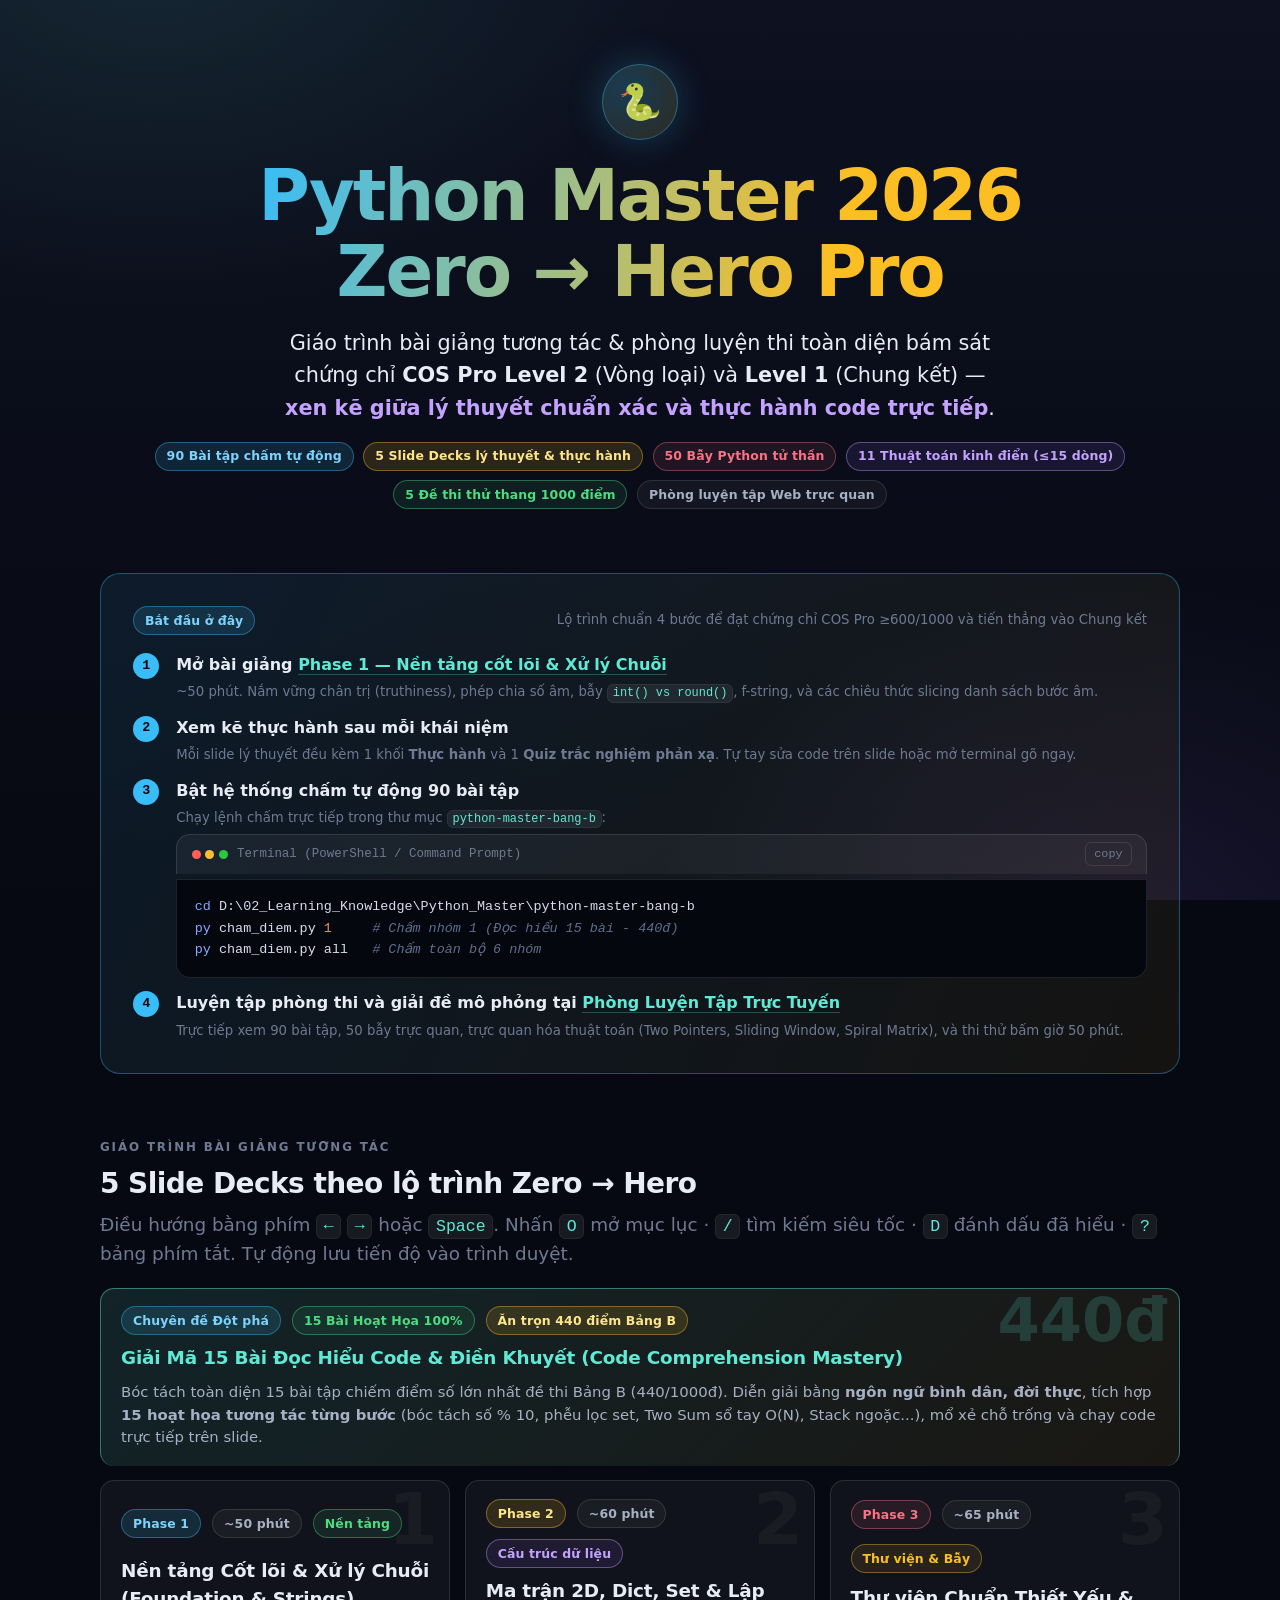
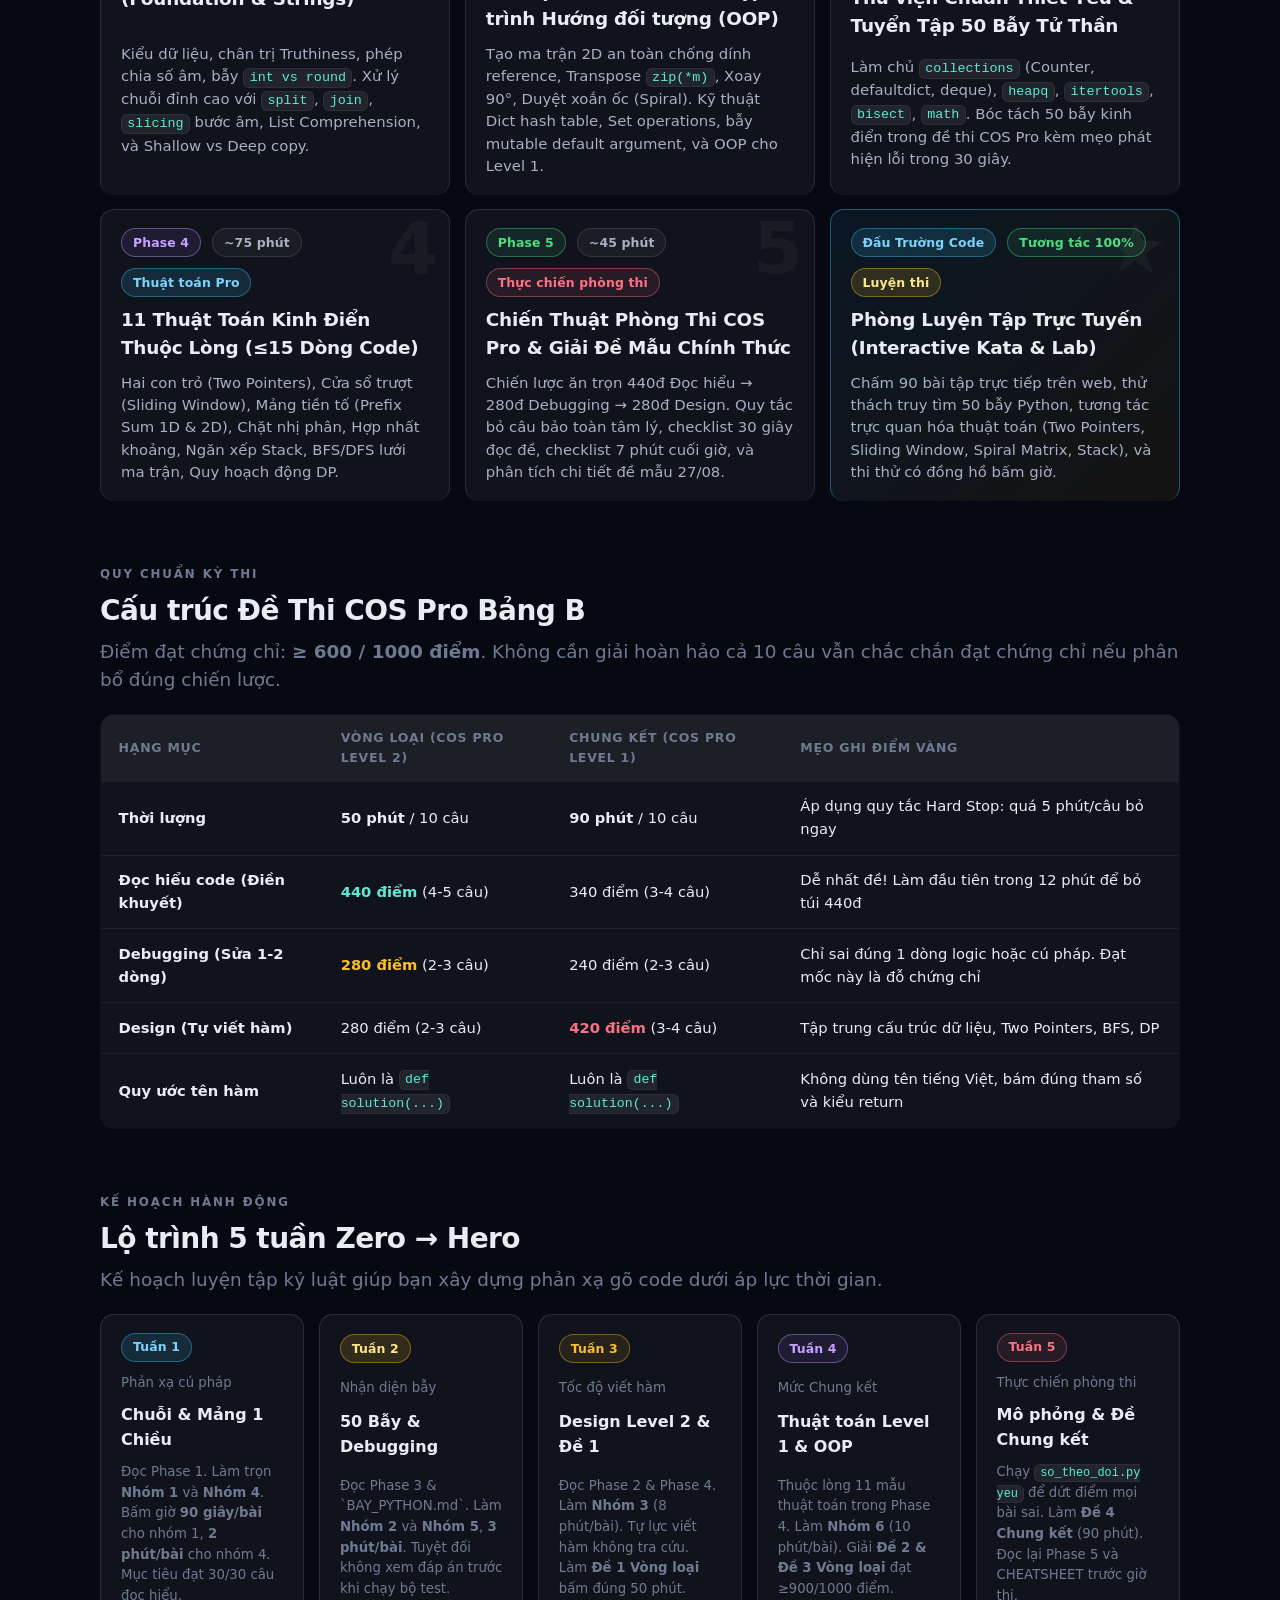
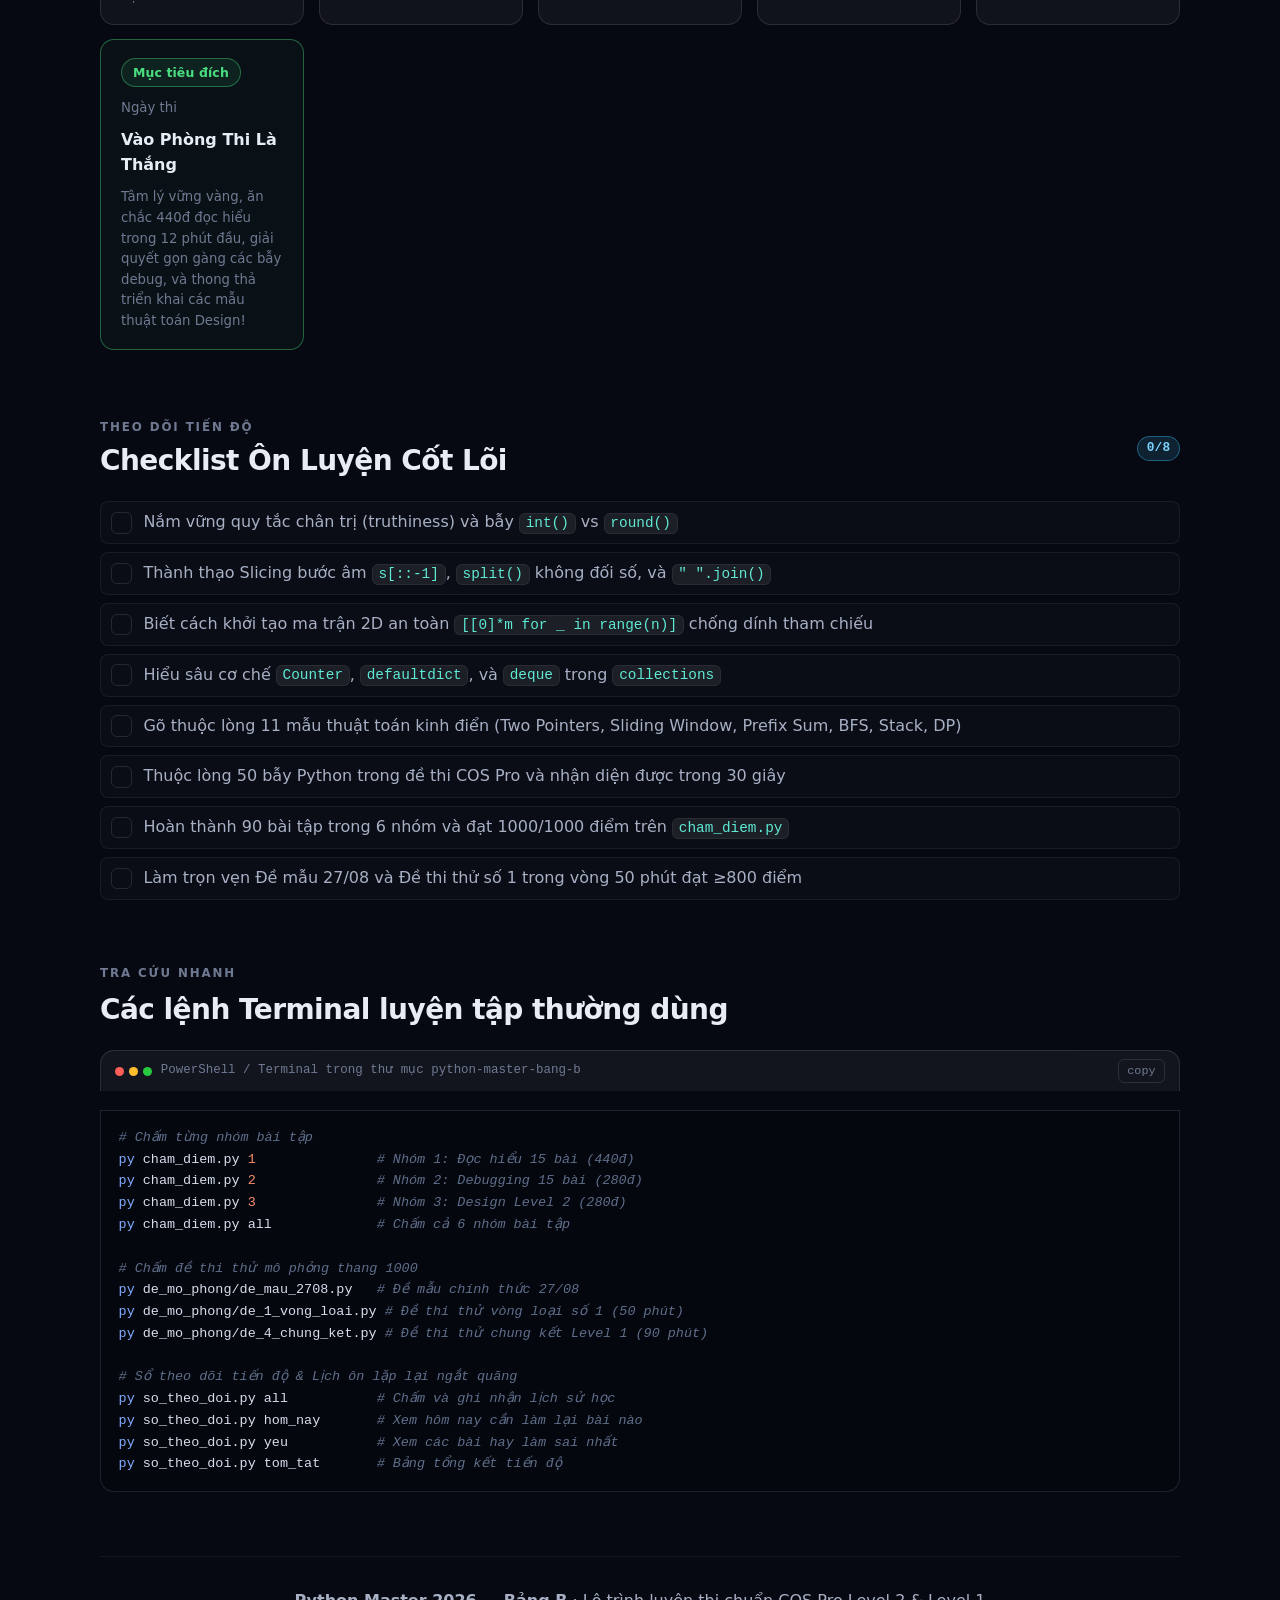
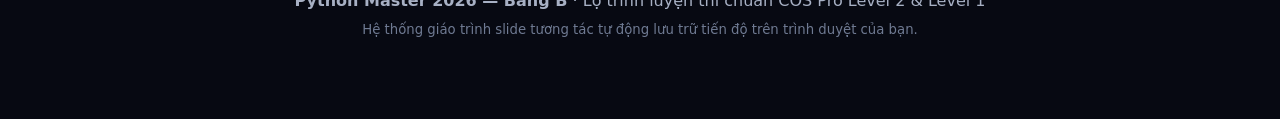
==== commit 87c991ec: "feat(practice): add real YBM exam questions, selection sort solution, mock tests 5-6, and interactiv" ====
--- a/slides/index.html
+++ b/slides/index.html
@@ -1,4 +1,4 @@
-﻿<!DOCTYPE html>
+<!DOCTYPE html>
 <html lang="vi">
 <head>
 <meta charset="UTF-8">
@@ -91,6 +91,13 @@
       <p class="sub">Điều hướng bằng phím <code>←</code> <code>→</code> hoặc <code>Space</code>. Nhấn <code>O</code> mở mục lục · <code>/</code> tìm kiếm siêu tốc · <code>D</code> đánh dấu đã hiểu · <code>?</code> bảng phím tắt. Tự động lưu tiến độ vào trình duyệt.</p>
     </header>
     <div class="grid-2">
+      <a class="card phase" href="deck_nhom1_doc_hieu.html" style="grid-column: 1 / -1; border-color: rgba(94, 234, 212, 0.45); background: linear-gradient(135deg, rgba(94, 234, 212, 0.12), rgba(251, 191, 36, 0.08));">
+        <span class="no" style="font-size:3.8rem; color:rgba(94,234,212,0.18)">440đ</span>
+        <div class="row"><span class="chip py-blue">Chuyên đề Đột phá</span><span class="chip green">15 Bài Hoạt Họa 100%</span><span class="chip py-gold">Ăn trọn 440 điểm Bảng B</span></div>
+        <h3 style="color:var(--cyan)">Giải Mã 15 Bài Đọc Hiểu Code & Điền Khuyết (Code Comprehension Mastery)</h3>
+        <p>Bóc tách toàn diện 15 bài tập chiếm điểm số lớn nhất đề thi Bảng B (440/1000đ). Diễn giải bằng <b>ngôn ngữ bình dân, đời thực</b>, tích hợp <b>15 hoạt họa tương tác từng bước</b> (bóc tách số % 10, phễu lọc set, Two Sum sổ tay O(N), Stack ngoặc...), mổ xẻ chỗ trống và chạy code trực tiếp trên slide.</p>
+      </a>
+
       <a class="card phase" href="deck1_foundation.html">
         <span class="no">1</span>
         <div class="row"><span class="chip py-blue">Phase 1</span><span class="chip">~50 phút</span><span class="chip green">Nền tảng</span></div>
